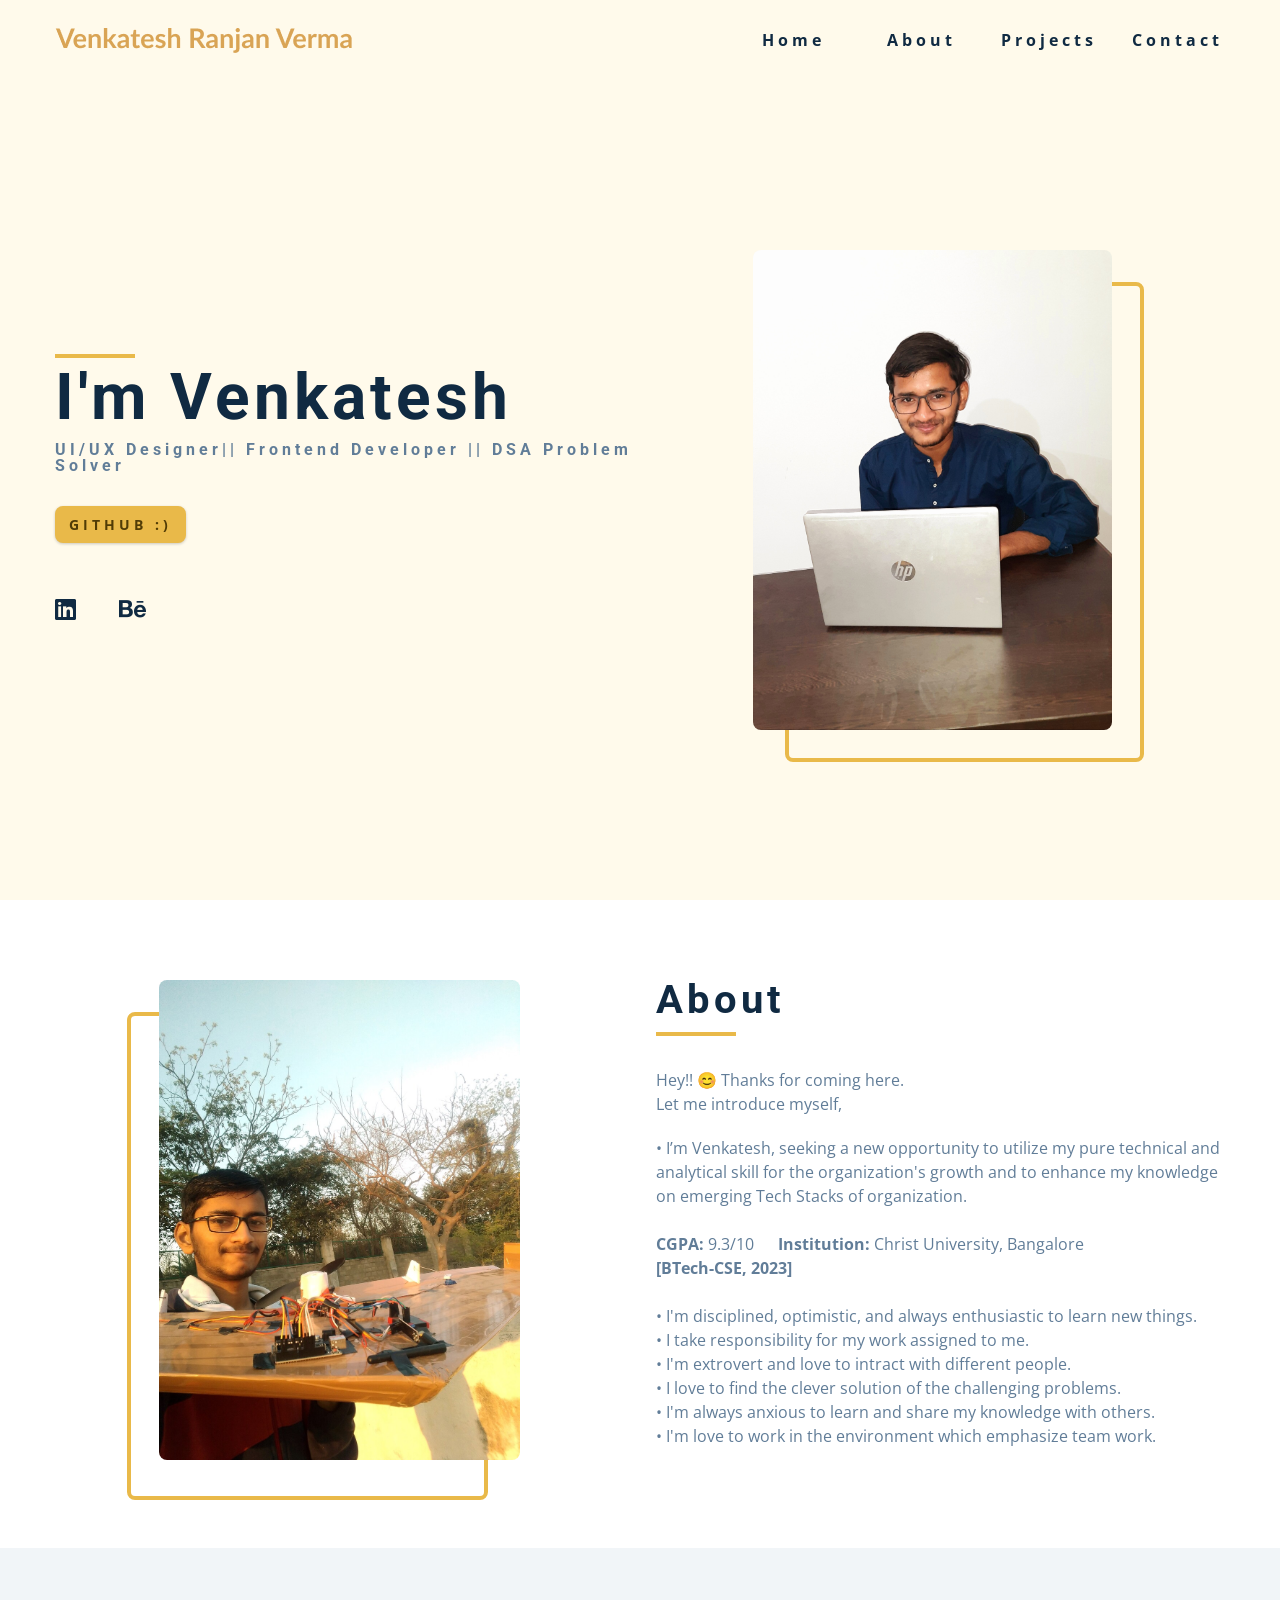
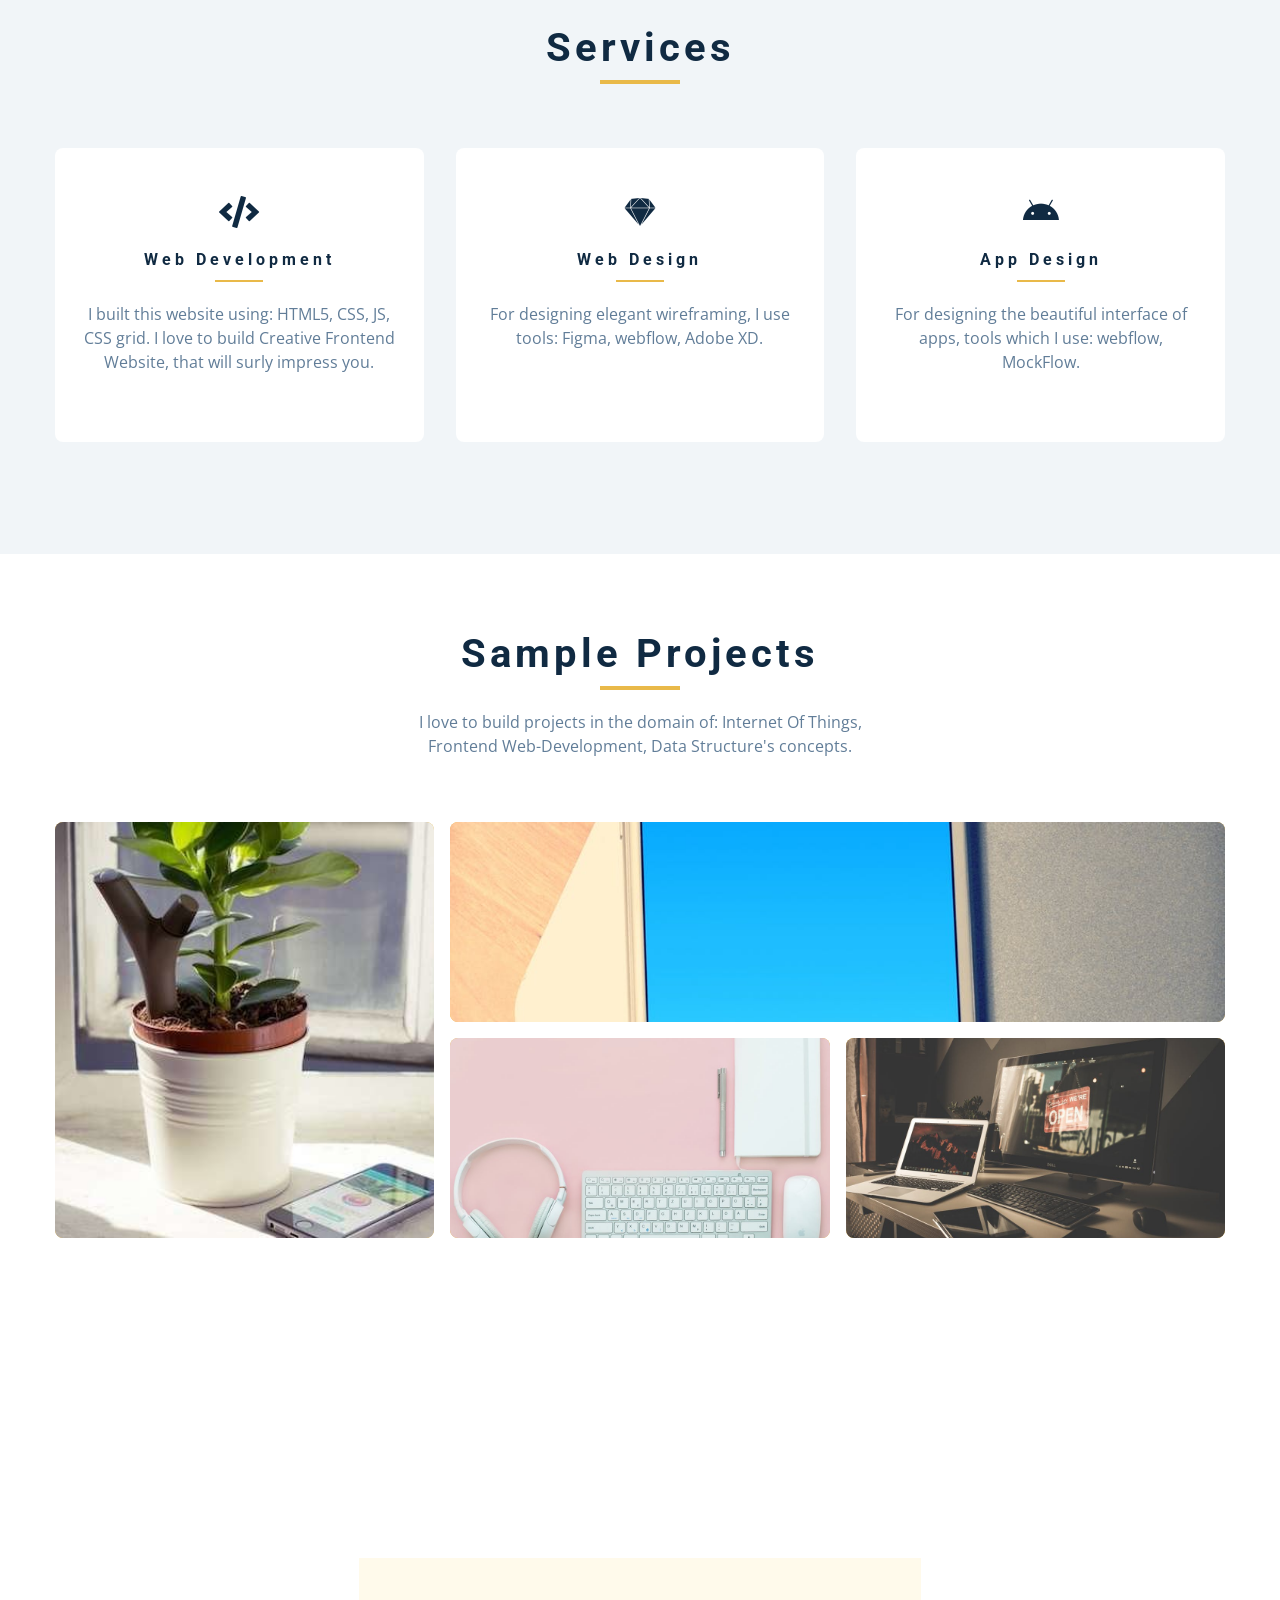
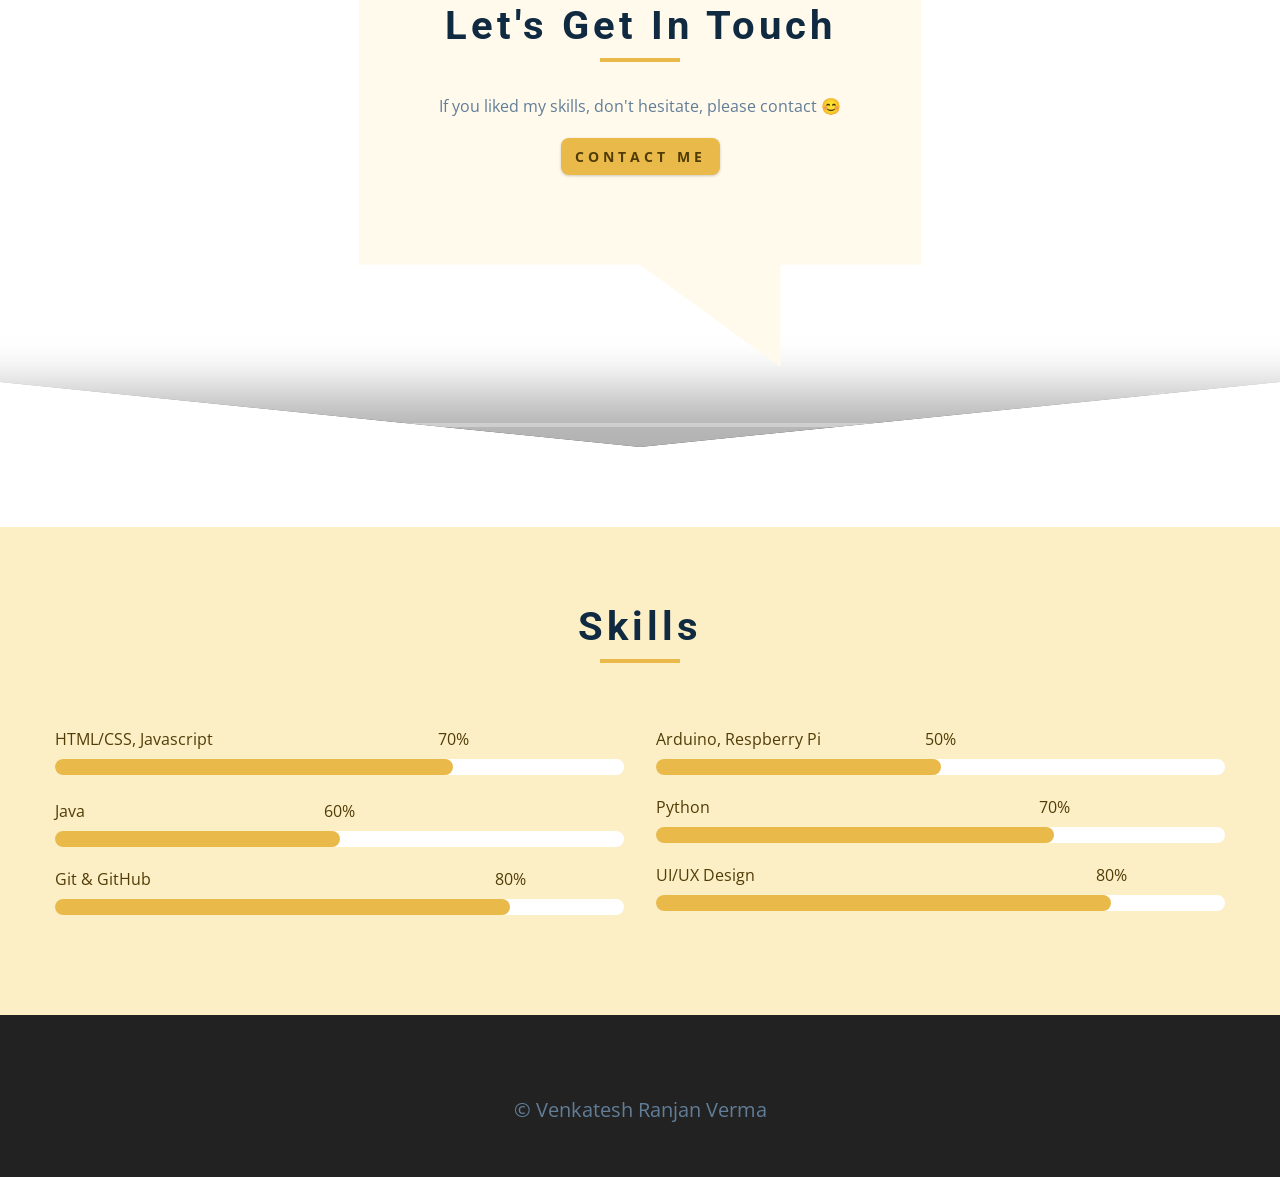
==== index.html @ 0f7c49fc "Update index.html updated about me" ====
<!DOCTYPE html>
<html lang="en">
  <head>
    <meta charset="UTF-8" />
    <meta name="viewport" content="width=device-width, initial-scale=1.0" />
    <title>Venkatesh R. Verma || Home</title>
    <!-- font-awesome -->
    <link
      rel="stylesheet"
      href="./fontawesome-free-5.12.1-web/css/all.min.css"
    />
    <!-- css -->
    <link rel="stylesheet" href="./css/styles.css" />
  </head>
  <body>
    <!-- navbar -->
    <nav class="nav" id="nav">
      <div class="nav-center">
        <!-- nav header -->
        <div class="nav-header">
          <img src="./images/logo.png" class="nav-logo" alt="nav logo" />
          <button class="nav-btn" id="nav-btn">
            <i class="fas fa-bars"></i>
          </button>
        </div>
        <!-- nav-links -->
        <ul class="nav-links">
          <li>
            <a href="index.html">home</a>
          </li>
          <li>
            <a href="about.html">about</a>
          </li>
          <li>
            <a href="projects.html">projects</a>
          </li>
          <li>
            <a href="contact.html">contact</a>
          </li>
        </ul>
      </div>
    </nav>
    <!-- end of navbar -->
    <!-- sidebar -->
    <aside class="sidebar" id="sidebar">
      <div>
        <button class="close-btn" id="close-btn">
          <i class="fas fa-times"></i>
        </button>
        <!-- nav-links -->
        <ul class="sidebar-links">
          <li>
            <a href="index.html">home</a>
          </li>
          <li>
            <a href="about.html">about</a>
          </li>
          <li>
            <a href="projects.html">projects</a>
          </li>
          <li>
            <a href="contact.html">contact</a>
          </li>
        </ul>
        <!-- social icons -->
        <ul class="social-icons">
         <!--<li>
            <a href="https://www.twitter.com" class="social-icon">
              <i class="fab fa-facebook"></i>
            </a>
          </li>-->
          <li>
            <a href="https://www.linkedin.com/in/venkatesh-r-verma-60712020b/" target="_blank" class="social-icon">
              <i class="fab fa-linkedin"></i>
            </a>
          </li>
          <li>
            <a href="https://www.behance.net/venkateshverma" target="_blank" class="social-icon">
              <i class="fab fa-behance"></i>
            </a>
          </li>
         <!-- <li>
            <a href="https://www.twitter.com" class="social-icon">
              <i class="fab fa-squarespace"></i>
            </a>
          </li>
          <li>
            <a href="https://www.twitter.com" class="social-icon">
              <i class="fab fa-behance"></i>
            </a>
          </li>
          <li>
            <a href="https://www.twitter.com" class="social-icon">
              <i class="fab fa-instagram"></i>
            </a>
          </li>-->
        </ul>
      </div>
    </aside>
    <!-- end of sidebar -->
    <!-- header -->
    <header class="hero">
      <div class="section-center hero-center">
        <article class="hero-info">
          <div class="underline"></div>
          <h1>i'm Venkatesh</h1>
          <h4>UI/UX Designer|| Frontend Developer || DSA Problem Solver</h4>
          <a href="https://github.com/VenkateshRanjanVerma" target="_blank" class="btn hero-btn">github :)</a>
          <!-- social icons -->
          <ul class="social-icons hero-icons">
            <!--<li>
              <a href="https://www.twitter.com" class="social-icon">
                <i class="fab fa-facebook"></i>
              </a>
            </li>-->
            <li>
              <a href="https://www.linkedin.com/in/venkatesh-r-verma-60712020b/" target="_blank" class="social-icon">
                <i class="fab fa-linkedin"></i>
              </a>
            </li>
            
            <li>
              <a href="https://www.behance.net/venkateshverma" target="_blank" class="social-icon">
                <i class="fab fa-behance"></i>
              </a>
            </li>
            <!--<li>
              <a href="https://www.twitter.com" class="social-icon">
                <i class="fab fa-squarespace"></i>
              </a>
            </li>
            <li>
              <a href="https://www.twitter.com" class="social-icon">
                <i class="fab fa-instagram"></i>
              </a>
            </li>-->
          </ul>
        </article>
        <article class="hero-img">
          <img src="./images/hero-img.jpg" class="hero-photo" alt="vrv" />
        </article>
      </div>
    </header>
    <!-- end of header -->
    <!-- about -->
    <section class="section about">
      <div class="section-center about-center">
        <!-- about img -->
        <article class="about-img">
          <img
            src="./images/about-img.jpg"
            class="hero-photo"
            alt="about img"
          />
        </article>
        <!-- about info -->
        <article class="about-info">
          <!-- section title -->
          <div class="section-title about-title">
            <h2>about</h2>
            <div class="underline"></div>
          </div>
          <!--end of section title -->
          <p>
            Hey!! 😊  Thanks for coming here.<br>Let me introduce myself,
          </p>
          <p>
            • I’m Venkatesh, seeking a new opportunity to utilize my pure technical and
analytical skill for the organization's growth and to enhance my knowledge
on emerging Tech Stacks of organization. &nbsp &nbsp &nbsp &nbsp <strong><br><br>CGPA:</strong> 9.3/10  &nbsp &nbsp&nbsp <strong>Institution:</strong> Christ University, Bangalore<strong> <br>[BTech-CSE, 2023]</strong> <br>
        <br>    • I'm disciplined, optimistic, and always enthusiastic to learn new things.<br>
            • I take responsibility for my work assigned to me.<br>
            • I'm extrovert and love to intract with different people.<br>
            • I love to find the clever solution of the challenging problems.<br>
            • I'm always anxious to learn and share my knowledge with others.<br>
            • I'm love to work in the environment which emphasize team work.
            
          </p>
          <!--<a href="about.html" class="btn">about me</a>-->
        </article>
      </div>
    </section>
    <!-- end of about -->
    <!-- services -->
    <section class="section bg-grey">
      <!-- section title -->
      <div class="section-title">
        <h2>services</h2>
        <div class="underline"></div>
      </div>
      <!--end of section title -->
      <div class="services-center section-center">
        <!-- single service -->
        <article class="service">
          <i class="fas fa-code service-icon"></i>
          <h4>web development</h4>
          <div class="underline"></div>
          <p>
            I built this website using: HTML5, CSS, JS, CSS grid.
            I love to build Creative Frontend Website, that will surly impress you.
          </p>
        </article>
        <!-- end of single service -->
        <!-- single service -->
        <article class="service">
          <i class="fab fa-sketch service-icon"></i>
          <h4>web design</h4>
          <div class="underline"></div>
          <p>
            For designing elegant wireframing, I use tools: Figma, webflow, Adobe XD.
          </p>
        </article>
        <!-- end of single service -->
        <!-- single service -->
        <article class="service">
          <i class="fab fa-android service-icon"></i>
          <h4>app design</h4>
          <div class="underline"></div>
          <p>
            For designing the beautiful interface of apps, tools which I use: webflow, MockFlow.
          </p>
        </article>
        <!-- end of single service -->
      </div>
    </section>
    <!-- end of services -->
    <!-- projects -->
    <section class="section projects">
      <!-- section title -->
      <div class="section-title">
        <h2>Sample Projects</h2>
        <div class="underline"></div>
        <p class="projects-text">
          I love to build projects in the domain of: Internet Of Things, Frontend Web-Development, Data Structure's concepts.
        </p>
      </div>
      <!--end of section title -->
      <div class="section-center projects-center">
        <!-- single project -->
        <a href="https://cloud.boltiot.com/control?name=BOLT14486224" target="_blank" class="project-1">
          <article class="project">
            <img
              src="./images/project-1.jpg"
              alt="single project"
              class="project-img"
            />
            <div class="project-info">
              <h4>Plant Monitoring System</h4>
              <p>Used ESP8266 wifi module and LDR sensor to collect the light intensity, this data is sent to cloud
                which can be monitored from any part of the world.</p>
            </div>
          </article>
        </a>
        <!-- end of single project -->
        <!-- single project -->
        <a href="https://venkateshranjanverma.github.io/Chappan-Bhog/" target="_blank" class="project-2">
          <article class="project">
            <img
              src="./images/project-2.jpeg"
              alt="single project"
              class="project-img"
            >
            <div class="project-info">
              <h4>Restaurant's Website</h4>
              <p>In the COVID-19 pandemic, we avoid going outside, so built a website for a Restaurant, for online food
                booking.</p>
            </div>
          </article>
        </a>
        <!-- end of single project --><!-- single project -->
        <a href="https://github.com/VenkateshRanjanVerma/V.Party_Assistant/blob/main/V.Party_Assistant.c" target="_blank" class="project-3">
          <article class="project">
            <img
              src="./images/project-3.jpeg"
              alt="single project"
              class="project-img"
            />
            <div class="project-info">
              <h4>V.Party Assistant</h4>
              <p>Used the pointers and stack data structure concept to build this project in C language.  &nbsp  Click-></p>
            </div>
          </article>
        </a>
        <!-- end of single project --><!-- single project -->
        <a href="https://drive.google.com/file/d/19xIyKIPl8166OU8z_WKOnAA91SZho8tT/view?usp=sharing" target="_blank" class="project-4">
          <article class="project">
            <img
              src="./images/project-4.jpeg"
              alt="single project"
              class="project-img"
            />
            <div class="project-info">
              <h4>Smart Switch</h4>
              <p>Used Aurdino UNO, Bluetooth module (HC05), Servo moter, to control lamp using our phone. &nbsp  Click-></p>
            </div>
          </article>
        </a>
        <!-- end of single project -->
      </div>
    </section>
    <!-- end of projects -->
    <!-- connect -->
    <section class="connect">
      <video
        controls
        autoplay
        muted
        loop
        class="video-container"
        poster="./images/project-1.jpeg"
      >
        <source src="./videos/connect.mp4" type="video/mp4" />
        Sorry, your browser does not support embedded videos
      </video>
      <div class="video-banner">
        <!-- section title -->
        <div class="section-title">
          <h2>let's get in touch</h2>
          <div class="underline"></div>
        </div>
        <!--end of section title -->
        <p class="video-text">
          If you liked my skills, don't hesitate, please contact 😊
        </p>
        <a href="contact.html" class="btn">contact me</a>
      </div>
    </section>
    <!-- end of connect -->
    <!-- skills -->
    <section class="section skills">
      <!-- section title -->
      <div class="section-title">
        <h2>skills</h2>
        <div class="underline"></div>
      </div>
      <!--end of section title -->
      <div class="section-center skills-center">
        <article>
         <!-- <h3>front end</h3>-->
          <!-- single skill -->
          <div class="skill">
            <p>HTML/CSS, Javascript</p>
            <div class="skill-container">
              <div class="skill-container">
                <div class="skill-value value-70"></div>
                <p class="skill-text skill-text-70">
                  70%
                </p>
            </div>
          </div>
          <!--end of  single skill -->
          <!-- single skill -->
          <div class="skill">
            <br><p>Java</p>
            <div class="skill-container">
              <div class="skill-value"></div>
              <p class="skill-text">
                60%
              </p>
            </div>
          </div>
          <!--end of  single skill -->
          <!-- single skill -->
          <div class="skill">
            <p>Git & GitHub</p>
            <div class="skill-container">
              <div class="skill-value value-80"></div>
              <p class="skill-text skill-text-80">
                80%
              </p>
            </div>
          </div>
          <!--end of  single skill -->
        </article>
        <article>
          <!--<h3>back end</h3>-->
          <!-- single skill -->
          <div class="skill">
            <p>Arduino, Respberry pi </p>
            <div class="skill-container">
              <div class="skill-value"></div>
              <p class="skill-text">
                50%
              </p>
            </div>
          </div>
          <!--end of  single skill -->
          <!-- single skill -->
          <div class="skill">
            <p>Python</p>
            <div class="skill-container">
              <div class="skill-value value-70"></div>
              <p class="skill-text skill-text-70">
                70%
              </p>
            </div>
          </div>
          <!--end of  single skill -->
          <!-- single skill -->
          <div class="skill">
            <p>UI/UX Design</p>
            <div class="skill-container">
              <div class="skill-value value-80"></div>
              <p class="skill-text skill-text-80">
                80%
              </p>
            </div>
          </div>
          <!--end of  single skill -->
        </article>
      </div>
    </section>
    <!-- end of skills -->
    <!-- timeline -->
    
    <!-- Deleted the code-->


    <!--end of  timeline -->
    <!-- blog -->
   
     <!--Deleted the code-->

    <!--end of  blog -->
    <!-- footer -->
    <footer class="footer">
      <!-- social icons -->
      <ul class="social-icons">
       <!-- <li>
          <a href="https://www.twitter.com" class="social-icon">
            <i class="fab fa-linkedin"></i>
          </a>
        </li>-->
        <!--<li>
          <a href="" class="social-icon">
            <i class="fab fa-facebook"></i>
          </a>
        </li>-->
        
        <!--<li>
          <a href="" class="social-icon">
            <i class="fab fa-squarespace"></i>
          </a>
        </li>
       <li>
          <a href="" class="social-icon">
            <i class="fab fa-behance"></i>
          </a>
        </li>
        <li>
          <a href="" class="social-icon">
            <i class="fab fa-instagram"></i>
          </a>
        </li>-->
      </ul>

      <p>&copy; <span id=""></span> Venkatesh Ranjan Verma</p>
    </footer>
    <script src="./js/app.js"></script>
  </body>
</html>
---- css/styles.css ----
/*
=============== 
Fonts
===============
*/
@import url("https://fonts.googleapis.com/css?family=Open+Sans|Roboto:400,700&display=swap");

/*
=============== 
Variables
===============
*/

:root {
  /* dark shades of primary color*/
  --clr-primary-1: hsl(43, 86%, 17%);
  --clr-primary-2: hsl(43, 77%, 27%);
  --clr-primary-3: hsl(43, 72%, 37%);
  --clr-primary-4: hsl(42, 63%, 48%);
  /* primary/main color */
  --clr-primary-5: hsl(42, 78%, 60%);
  /* lighter shades of primary color */
  --clr-primary-6: hsl(43, 89%, 70%);
  --clr-primary-7: hsl(43, 90%, 76%);
  --clr-primary-8: hsl(45, 86%, 81%);
  --clr-primary-9: hsl(45, 90%, 88%);
  --clr-primary-10: hsl(45, 100%, 96%);
  /* darkest grey - used for headings */
  --clr-grey-1: hsl(209, 61%, 16%);
  --clr-grey-2: hsl(211, 39%, 23%);
  --clr-grey-3: hsl(209, 34%, 30%);
  --clr-grey-4: hsl(209, 28%, 39%);
  /* grey used for paragraphs */
  --clr-grey-5: hsl(210, 22%, 49%);
  --clr-grey-6: hsl(209, 23%, 60%);
  --clr-grey-7: hsl(211, 27%, 70%);
  --clr-grey-8: hsl(210, 31%, 80%);
  --clr-grey-9: hsl(212, 33%, 89%);
  --clr-grey-10: hsl(210, 36%, 96%);
  --clr-white: #fff;
  --ff-primary: "Roboto", sans-serif;
  --ff-secondary: "Open Sans", sans-serif;
  --transition: all 0.3s linear;
  --spacing: 0.25rem;
  --radius: 0.5rem;
  --light-shadow: 0 5px 15px rgba(0, 0, 0, 0.1);
  --dark-shadow: 0 5px 15px rgba(0, 0, 0, 0.2);
  --max-width: 1170px;
}
/*
=============== 
Global Styles
===============
*/

*,
::after,
::before {
  margin: 0;
  padding: 0;
  box-sizing: border-box;
}
body {
  font-family: var(--ff-secondary);
  background: var(--clr-white);
  color: var(--clr-grey-1);
  line-height: 1.5;
  font-size: 0.875rem;
}
ul {
  list-style-type: none;
}
a {
  text-decoration: none;
}
img:not(.nav-logo) {
  width: 100%;
  display: block;
}

h1,
h2,
h3,
h4 {
  letter-spacing: var(--spacing);
  text-transform: capitalize;
  line-height: 1.25;
  margin-bottom: 0.75rem;
  font-family: var(--ff-primary);
}
h1 {
  font-size: 3rem;
}
h2 {
  font-size: 2rem;
}
h3 {
  font-size: 1.25rem;
}
h4 {
  font-size: 0.875rem;
}
p {
  margin-bottom: 1.25rem;
  color: var(--clr-grey-5);
}
@media screen and (min-width: 800px) {
  h1 {
    font-size: 4rem;
  }
  h2 {
    font-size: 2.5rem;
  }
  h3 {
    font-size: 1.75rem;
  }
  h4 {
    font-size: 1rem;
  }
  body {
    font-size: 1rem;
  }
  h1,
  h2,
  h3,
  h4 {
    line-height: 1;
  }
}
/*  global classes */

.btn {
  text-transform: uppercase;
  background: var(--clr-primary-5);
  color: var(--clr-primary-1);
  padding: 0.375rem 0.75rem;
  letter-spacing: var(--spacing);
  display: inline-block;
  font-weight: 700;
  -webkit-transition: var(--transition);
  transition: var(--transition);
  font-size: 0.875rem;
  border: 2px solid transparent;
  cursor: pointer;
  box-shadow: 0 1px 3px rgba(0, 0, 0, 0.2);
  border-radius: var(--radius);
}
.btn:hover {
  color: var(--clr-primary-1);
  background: var(--clr-primary-7);
}
/* section */

.section {
  padding: 5rem 0;
}

.section-center {
  width: 90vw;
  margin: 0 auto;
  max-width: 1170px;
}
@media screen and (min-width: 992px) {
  .section-center {
    width: 95vw;
  }
}
/* added during recording */
.underline {
  width: 5rem;
  height: 0.25rem;
  margin-bottom: 1.25rem;
  background: var(--clr-primary-5);
  margin-left: auto;
  margin-right: auto;
}
.section-title {
  margin-bottom: 4rem;
  text-align: center;
}
.bg-grey {
  background: var(--clr-grey-10);
}
/*
=============== 
Navbar
===============
*/
.nav-links {
  display: none;
}
.nav {
  height: 5rem;
  padding: 1rem;
  display: grid;
  -webkit-box-align: center;
  align-items: center;
  -webkit-transition: var(--transition);
  transition: var(--transition);
}
.nav-center {
  width: 100%;
  max-width: 1170px;
  margin: 0 auto;
}
.nav-header {
  display: grid;
  grid-template-columns: auto 1fr;
  -webkit-box-align: center;
  align-items: center;
}
.nav-btn {
  background: transparent;
  border-color: transparent;
  color: var(--clr-primary-5);
  font-size: 2rem;
  cursor: pointer;
  justify-self: end;
}
@media screen and (min-width: 768px) {
  .nav {
    background: var(--clr-primary-10);
  }
  .nav-btn {
    display: none;
  }
  .nav-links {
    display: grid;
    grid-template-columns: repeat(4, 1fr);
    justify-items: center;
    -webkit-column-gap: 2rem;
    -moz-column-gap: 2rem;
    column-gap: 2rem;
    justify-self: end;
  }
  .nav-links a {
    text-transform: capitalize;
    color: var(--clr-grey-1);
    font-weight: bold;
    letter-spacing: var(--spacing);
    -webkit-transition: var(--transition);
    transition: var(--transition);
  }
  .nav-links a:hover {
    color: var(--clr-primary-5);
  }
  .nav-center {
    display: grid;
    grid-template-columns: auto 1fr;
    -webkit-box-align: center;
    align-items: center;
  }
}
/* fixed navbar */
.navbar-fixed {
  position: fixed;
  top: 0;
  left: 0;
  width: 100%;
  background: var(--clr-white);
  z-index: 2;
  box-shadow: var(--light-shadow);
}
/*
=============== 
Sidebar
===============
*/
.sidebar {
  position: fixed;
  top: 0;
  left: 0;
  width: 100%;
  height: 100%;
  background: var(--clr-grey-10);
  z-index: 4;
  display: grid;
  /* align-items: center;
  justify-content: center; */
  place-items: center;
  -webkit-transition: var(--transition);
  transition: var(--transition);
  /* add later */
  -webkit-transform: translateX(-100%);
  transform: translateX(-100%);
}
/* toggle sidebar */
.show-sidebar {
  -webkit-transform: translateX(0);
  transform: translateX(0);
}
.sidebar-links {
  text-align: center;
}
.sidebar-links a {
  font-size: 2rem;
  text-transform: capitalize;
  -webkit-transition: var(--transition);
  transition: var(--transition);
  color: var(--clr-grey-5);
  letter-spacing: var(--spacing);
  display: inline-block;
  margin-bottom: 1.5rem;
}
.sidebar-links a:hover {
  color: var(--clr-primary-5);
}
.social-icons {
  display: grid;
  margin-top: 3rem;
  width: 20rem;
  grid-template-columns: repeat(5, 1fr);
  justify-items: center;
}
.social-icon {
  font-size: 1.5rem;
  color: var(--clr-grey-1);
  -webkit-transition: var(--transition);
  transition: var(--transition);
}
.social-icon:hover {
  color: var(--clr-primary-5);
}
.close-btn {
  position: absolute;
  top: 1rem;
  right: 1rem;
  font-size: 3rem;
  background: transparent;
  border: transparent;
  -webkit-transition: var(--transition);
  transition: var(--transition);
  color: #bb2525;
  cursor: pointer;
}
.close-btn:hover {
  color: #e66b6b;
}
/*
=============== 
Hero
===============
*/
/* underline added to globals */
.hero .underline {
  margin-bottom: 0.5rem;
  margin-left: 0;
}
.hero-img {
  display: none;
}
.hero {
  background: var(--clr-primary-10);
}
.hero-center {
  min-height: calc(100vh - 5rem);
  display: grid;
  place-items: center;
}
.hero-info h4 {
  color: var(--clr-grey-5);
}
.hero-icons {
  justify-items: start;
}
.hero-btn {
  margin-top: 1.25rem;
}
@media screen and (min-width: 992px) {
  .hero-img {
    display: block;
    position: relative;
  }
  .hero-center {
    grid-template-columns: 1fr 1fr;
  }

  .hero-img::before,
  .about-img::before {
    content: "";
    position: absolute;
    width: 100%;
    height: 100%;
    border: 0.25rem solid var(--clr-primary-5);
    top: 2rem;
    right: -2rem;
    border-radius: var(--radius);
  }
}
.hero-photo {
  max-width: 25rem;
  max-height: 30rem;
  -o-object-fit: cover;
  object-fit: cover;
  border-radius: var(--radius);
  position: relative;
}
/*
=============== 
About
===============
*/
/* section title added to globals */
.about-title {
  text-align: left;
  margin-bottom: 2rem;
}
.about-title .underline {
  margin-left: 0;
}
.about-center {
  display: grid;
  gap: 3rem 2rem;
}
.about-img {
  justify-self: center;
}
@media screen and (min-width: 992px) {
  .about-center {
    grid-template-columns: 1fr 1fr;
  }
  .about-img {
    position: relative;
  }
  .about-img::before {
    left: -2rem;
  }
  .about-info {
    align-self: center;
  }
}
/*
=============== 
Services
===============
*/
/* bg-grey in globals */
.service {
  background: var(--clr-white);
  padding: 3rem 1.5rem;
  margin-bottom: 2rem;
  border-radius: var(--radius);
  text-align: center;
  -webkit-transition: var(--transition);
  transition: var(--transition);
}
.service-icon {
  font-size: 2rem;
  margin-bottom: 1.5rem;
}
.service .underline {
  width: 3rem;
  height: 0.12rem;
  -webkit-transition: var(--transition);
  transition: var(--transition);
}
.service p {
  -webkit-transition: var(--transition);
  transition: var(--transition);
}
.service:hover {
  background: var(--clr-primary-5);
  color: var(--clr-white);
}
.service:hover p {
  color: var(--clr-white);
}
.service:hover .underline {
  background: var(--clr-white);
}
@media screen and (min-width: 676px) {
  .services-center {
    display: grid;
    grid-template-columns: 1fr 1fr;
    -webkit-column-gap: 2rem;
    -moz-column-gap: 2rem;
    column-gap: 2rem;
  }
}
@media screen and (min-width: 992px) {
  .services-center {
    grid-template-columns: 1fr 1fr 1fr;
  }
}
/* talk about small screen 
without grid different setup */
/*
=============== 
Projects
===============
*/
.projects-text {
  width: 85vw;
  max-width: 30rem;
  margin: 0 auto;
}
.project {
  position: relative;
  background: var(--clr-primary-5);
  border-radius: var(--radius);
  margin-bottom: 2rem;
}
.project-info {
  text-align: center;
  color: var(--clr-white);
  position: absolute;
  top: 50%;
  left: 50%;
  -webkit-transform: translate(-50%, -50%);
  transform: translate(-50%, -50%);
  -webkit-transition: var(--transition);
  transition: var(--transition);
  opacity: 0;
}
.project-info p {
  text-transform: capitalize;
  color: var(--clr-white);
}
.project:hover .project-info {
  opacity: 1;
}
.project-img {
  -webkit-transition: var(--transition);
  transition: var(--transition);
  border-radius: var(--radius);
  height: 15rem;
  -o-object-fit: cover;
  object-fit: cover;
}
.project:hover .project-img {
  opacity: 0.1;
}
.project::after {
  content: "";
  position: absolute;
  top: 0;
  left: 0;
  width: 100%;
  height: 100%;
  border: 0.25rem solid var(--clr-white);
  border-radius: var(--radius);
  -webkit-transition: var(--transition);
  transition: var(--transition);
  opacity: 0;
}
.project:hover::after {
  opacity: 1;
  -webkit-transform: scale(0.8);
  transform: scale(0.8);
}
@media screen and (min-width: 676px) {
  .projects-center {
    display: grid;
    grid-template-columns: 1fr 1fr;
    -webkit-column-gap: 2rem;
    -moz-column-gap: 2rem;
    column-gap: 2rem;
  }
}
@media screen and (min-width: 992px) {
  .projects-center {
    grid-template-columns: repeat(3, 1fr);
  }
}
@media screen and (min-width: 1170px) {
  .projects-center {
    grid-template-rows: 200px 200px;
    gap: 1rem;
    grid-template-areas:
      "a b b"
      "a c d";
  }
  .project-img {
    height: 100%;
  }
  .project {
    height: 100%;
  }
  .project-1 {
    grid-area: a;
  }
  .project-2 {
    grid-area: b;
  }
  .project-3 {
    grid-area: c;
  }
  .project-4 {
    grid-area: d;
  }
}
/*
=============== 
Connect
===============
*/
.connect {
  min-height: 40vh;
  position: relative;
  padding: 10rem 0 5rem 0;
  margin: 5rem 0;
}
.video-container {
  position: absolute;
  top: 0;
  left: 0;
  width: 100%;
  height: 100%;
  -o-object-fit: cover;
  object-fit: cover;
  z-index: -2;
}
.connect::after {
  content: "";
  position: absolute;
  top: 0;
  left: 0;
  width: 100%;
  height: 100%;
  background: var(--clr-white);
  /* background: rgba(0, 0, 0, 0.6); */
  opacity: 0.7;
  z-index: -1;
}
.connect {
  display: grid;
  place-items: center;
}
.video-banner .section-title {
  margin-bottom: 2rem;
}
.video-text {
  max-width: 30rem;
}
.video-banner {
  background: var(--clr-primary-10);
  padding: 3rem 5rem 12rem 5rem;
  text-align: center;

  -webkit-clip-path: polygon(
    0% 0%,
    100% 0%,
    100% 75%,
    75% 75%,
    75% 100%,
    50% 75%,
    0% 75%
  );
  clip-path: polygon(
    0% 0%,
    100% 0%,
    100% 75%,
    75% 75%,
    75% 100%,
    50% 75%,
    0% 75%
  );
}
.connect {
  -webkit-clip-path: polygon(
    50% 0%,
    100% 10%,
    100% 90%,
    50% 100%,
    0 90%,
    0 10%
  );
  clip-path: polygon(50% 0%, 100% 10%, 100% 90%, 50% 100%, 0 90%, 0 10%);
}
/*
=============== 
Skills
===============
*/
@media screen and (min-width: 768px) {
  .skills-center {
    display: grid;
    grid-template-columns: 1fr 1fr;
    -webkit-column-gap: 2rem;
    -moz-column-gap: 2rem;
    column-gap: 2rem;
  }
}
.skills {
  background: var(--clr-primary-9);
}
.skills h3 {
  margin: 1.5rem 0;
  color: var(--clr-primary-1);
}
.skill {
  margin-bottom: 1.25rem;
}
.skill p {
  margin-bottom: 0.5rem;
  text-transform: capitalize;
  color: var(--clr-primary-1);
}
.skill-container {
  background: var(--clr-white);
  height: 1rem;
  width: 100%;
  border-radius: var(--radius);
  position: relative;
}
.skill-value {
  position: absolute;
  top: 0;
  left: 0;
  background: var(--clr-primary-5);
  height: 100%;
  width: 50%;
  border-radius: var(--radius);
}
.value-70 {
  width: 70%;
}
.value-80 {
  width: 80%;
}
.skill-text {
  position: absolute;
  top: -2rem;
  left: 50%;
  -webkit-transform: translateX(-50%);
  transform: translateX(-50%);
}
.skill-text-70 {
  left: 70%;
}
.skill-text-80 {
  left: 80%;
}
/*
=============== 
Timeline
===============
*/
.timeline-center {
  width: 80vw;
  max-width: 40rem;
}
.timeline-item {
  border-top: 2px dashed var(--clr-primary-5);
  margin: 0;
  padding: 4rem 2rem;
  position: relative;
}
.timeline p {
  margin-bottom: 0;
}
.timeline-item:nth-child(even) {
  border-left: 2px dashed var(--clr-primary-5);
  border-top-left-radius: 2rem;
  border-bottom-left-radius: 2rem;

  margin-right: 2rem;
  padding-right: 0;
}
.timeline-item:nth-child(odd) {
  border-right: 2px dashed var(--clr-primary-5);
  border-top-right-radius: 2rem;
  border-bottom-right-radius: 2rem;
  margin-left: 2rem;
  padding-left: 0;
}
.timeline-item:first-child {
  border-top: 0;
  border-top-right-radius: 0;
}
.timeline-item:last-child {
  border-bottom-left-radius: 0;
}
.number {
  position: absolute;
  top: 50%;
  -webkit-transform: translate(-50%, -50%);
  transform: translate(-50%, -50%);
  margin-bottom: 0;
  background: var(--clr-primary-5);
  width: 2rem;
  height: 2rem;
  border-radius: 50%;
  display: grid;
  place-items: center;
  color: var(--clr-primary-1);
  font-weight: bold;
}
.timeline-item:nth-child(even) .number {
  left: 0;
}
.timeline-item:nth-child(odd) .number {
  right: 0;
  -webkit-transform: translate(50%, -50%);
  transform: translate(50%, -50%);
}
/*
=============== 
Blog
===============
*/
.blog {
  background: var(--clr-grey-10);
}
.card {
  height: 27rem;
  position: relative;
  /* talk later */
  -webkit-perspective: 1500px;
  perspective: 1500px;
}
.card-side {
  -webkit-transition: all 2s linear;
  transition: all 2s linear;
  -webkit-backface-visibility: hidden;
  backface-visibility: hidden;
  position: absolute;
  top: 0;
  left: 0;
  width: 100%;
  height: 100%;
  border-radius: var(--radius);
  -webkit-transform: translate3d(0, 0, 0);
  visibility: visible;
}
.card-front {
  background: var(--clr-white);
}
.card-back {
  background: var(--clr-primary-10);
  -webkit-transform: rotateY(180deg);
  transform: rotateY(180deg);
  display: grid;
  place-items: center;
}
.card:hover .card-front {
  -webkit-transform: rotateY(-180deg);
  transform: rotateY(-180deg);
}
.card:hover .card-back {
  -webkit-transform: rotateY(0);
  transform: rotateY(0);
}
/* rest of the styles */
.card-info {
  padding: 1rem 1.5rem;
}
.card-front img {
  height: 13rem;
  -o-object-fit: cover;
  object-fit: cover;
  border-top-left-radius: var(--radius);
  border-top-right-radius: var(--radius);
}
.card-footer {
  display: grid;
  grid-template-columns: auto 1fr;
  -webkit-box-align: center;
  align-items: center;
}
.card-footer img {
  width: 2rem;
  height: 2rem;
  -o-object-fit: cover;
  object-fit: cover;
  border-radius: 50%;
}
.card-footer p {
  margin-bottom: 0;
  text-transform: uppercase;
  justify-self: end;
  color: var(--clr-primary-5);
  font-size: 0.85rem;
}
.blog-center {
  display: grid;
  grid-template-columns: repeat(auto-fill, minmax(330px, 1fr));
  gap: 3rem 1rem;
}
/*
=============== 
Footer
===============
*/
.footer {
  padding-bottom: 2rem;
  background: #222;
  display: grid;
  place-items: center;
}
.footer .social-icons {
  margin-bottom: 2rem;
}
.footer .social-icon {
  color: var(--clr-primary-5);
}
.footer .social-icon:hover {
  color: var(--clr-primary-10);
}
.footer p {
  font-size: 1.25rem;
  text-transform: capitalize;
}
/*
=============== 
Single Page
===============
*/
.single-page {
  background: var(--clr-primary-10);
  min-height: calc(100vh - 5rem - 198px);
}
.page-info {
  max-width: 700px;
}
.page-info a {
  text-transform: uppercase;
  color: var(--clr-primary-5);
  -webkit-transition: var(--transition);
  transition: var(--transition);
}
.page-info a:hover {
  color: var(--clr-primary-1);
}

/*
=============== 
Products Page
===============
*/
.projects-hero {
  height: 40vh;
  background: var(--clr-primary-10);
  display: grid;
  place-items: center;
}
.projects-hero .section-title {
  margin-bottom: 0;
}
.single-project {
  background: var(--clr-grey-10);
  border-radius: var(--radius);
}
.project-container img {
  border-top-left-radius: var(--radius);
  border-top-right-radius: var(--radius);
}
.project-container {
  position: relative;
}
.project-icon {
  position: absolute;
  font-size: 1.75rem;
  bottom: 0;
  left: 50%;
  -webkit-transform: translate(-50%, 50%);
  transform: translate(-50%, 50%);
  width: 4rem;
  height: 4rem;
  display: grid;
  place-items: center;
  background: var(--clr-primary-5);
  border-radius: 50%;
  color: var(--clr-primary-1);
  border: 0.375rem solid var(--clr-grey-10);
}
.project-details {
  padding: 2rem 1.5rem;
}
.project-footer {
  display: grid;
  grid-template-columns: 1fr 1fr;
  color: var(--clr-primary-5);
}
.project-footer a {
  color: var(--clr-primary-5);
  text-transform: capitalize;
  -webkit-transition: var(--transition);
  transition: var(--transition);
  justify-self: end;
}
.project-footer a:hover {
  color: var(--clr-primary-1);
}
.projects-page-center {
  display: grid;
  grid-template-columns: repeat(auto-fill, minmax(330px, 1fr));
  gap: 3rem 1rem;
}
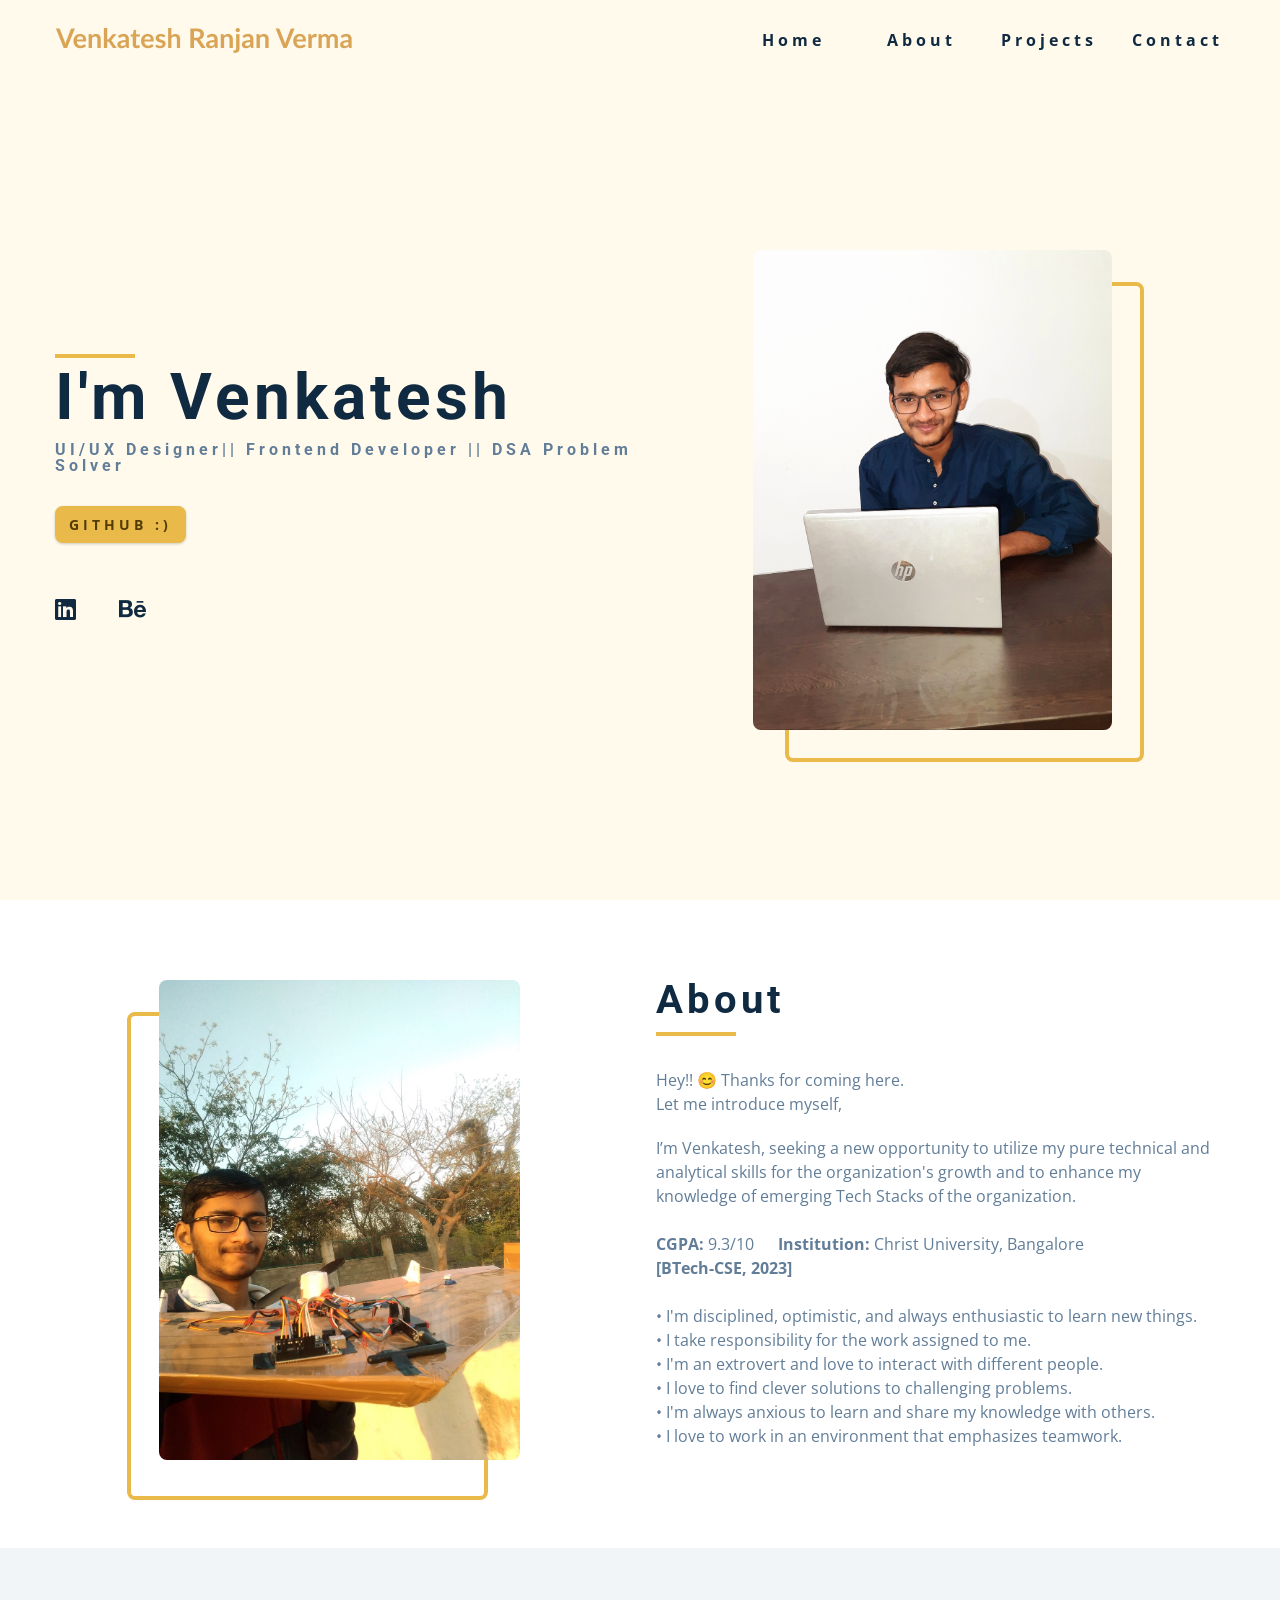
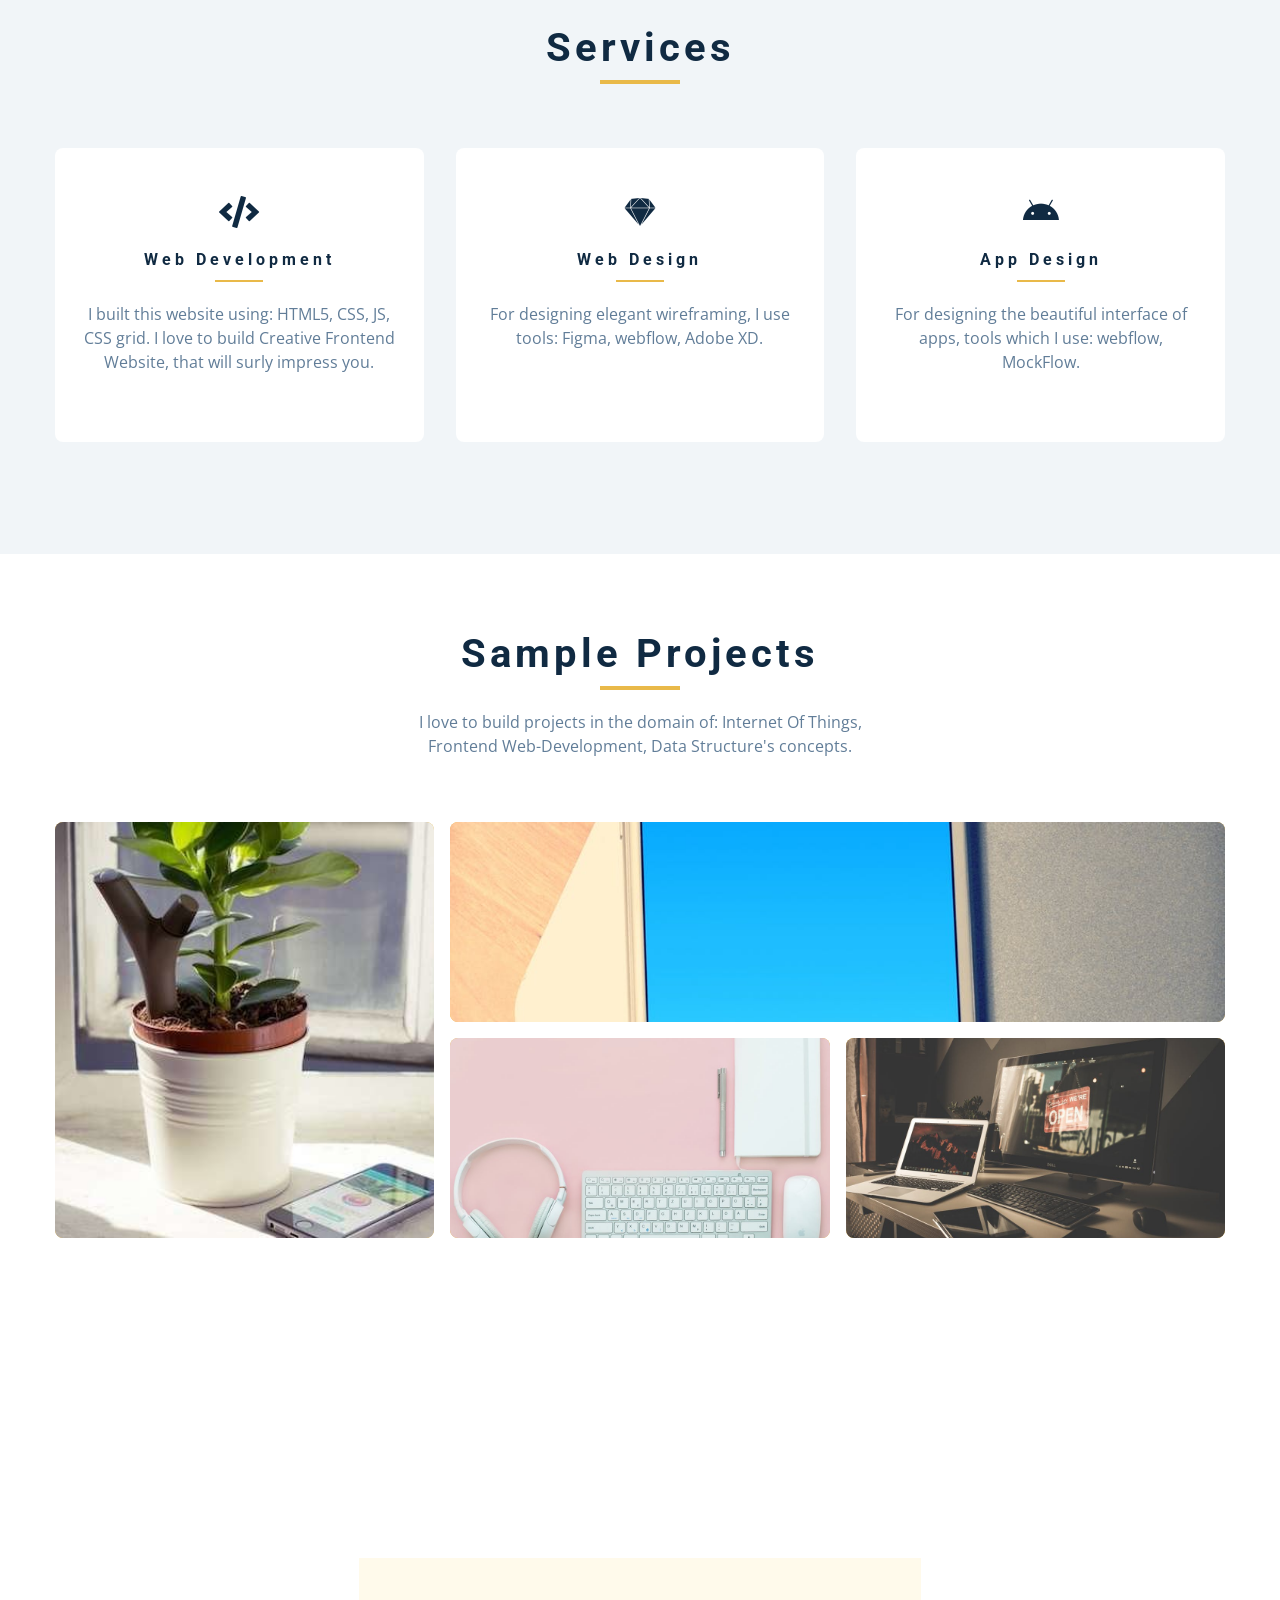
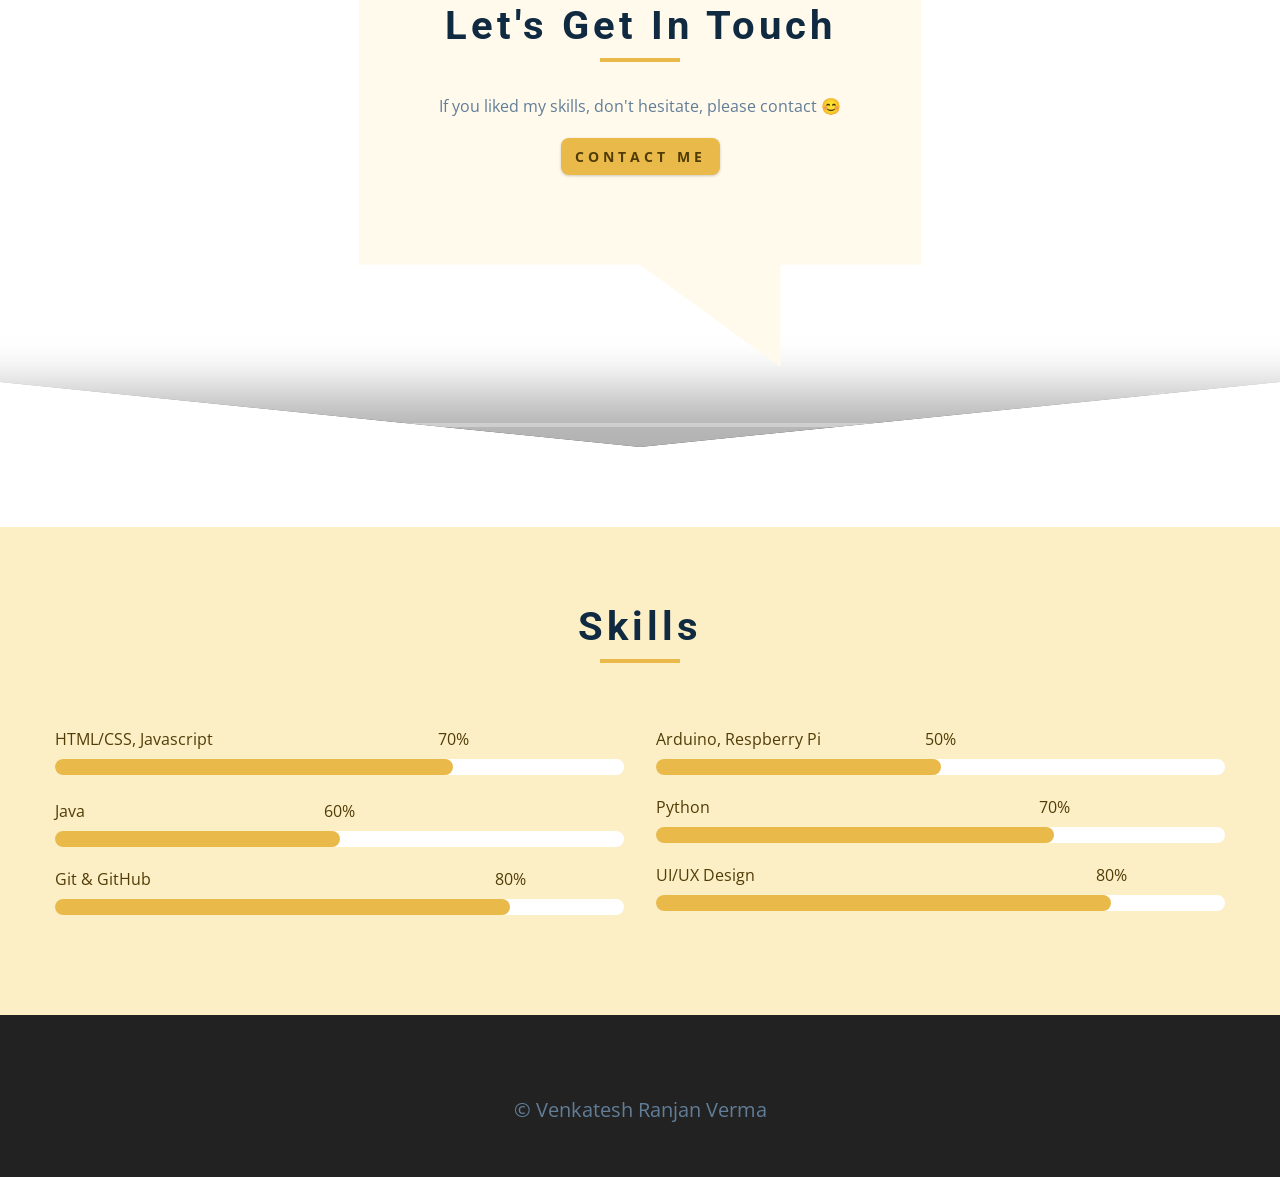
==== commit 49e87729: "Update index.html" ====
--- a/index.html
+++ b/index.html
@@ -165,15 +165,15 @@
             Hey!! 😊  Thanks for coming here.<br>Let me introduce myself,
           </p>
           <p>
-            • I’m Venkatesh, seeking a new opportunity to utilize my pure technical and
-analytical skill for the organization's growth and to enhance my knowledge
-on emerging Tech Stacks of organization. &nbsp &nbsp &nbsp &nbsp <strong><br><br>CGPA:</strong> 9.3/10  &nbsp &nbsp&nbsp <strong>Institution:</strong> Christ University, Bangalore<strong> <br>[BTech-CSE, 2023]</strong> <br>
+             I’m Venkatesh, seeking a new opportunity to utilize my pure technical and
+analytical skills for the organization's growth and to enhance my knowledge
+of emerging Tech Stacks of the organization. &nbsp &nbsp &nbsp &nbsp <strong><br><br>CGPA:</strong> 9.3/10  &nbsp &nbsp&nbsp <strong>Institution:</strong> Christ University, Bangalore<strong> <br>[BTech-CSE, 2023]</strong> <br>
         <br>    • I'm disciplined, optimistic, and always enthusiastic to learn new things.<br>
-            • I take responsibility for my work assigned to me.<br>
-            • I'm extrovert and love to intract with different people.<br>
-            • I love to find the clever solution of the challenging problems.<br>
+            • I take responsibility for the work assigned to me.<br>
+            • I'm an extrovert and love to interact with different people.<br>
+            • I love to find clever solutions to challenging problems.<br>
             • I'm always anxious to learn and share my knowledge with others.<br>
-            • I'm love to work in the environment which emphasize team work.
+            • I love to work in an environment that emphasizes teamwork.
             
           </p>
           <!--<a href="about.html" class="btn">about me</a>-->
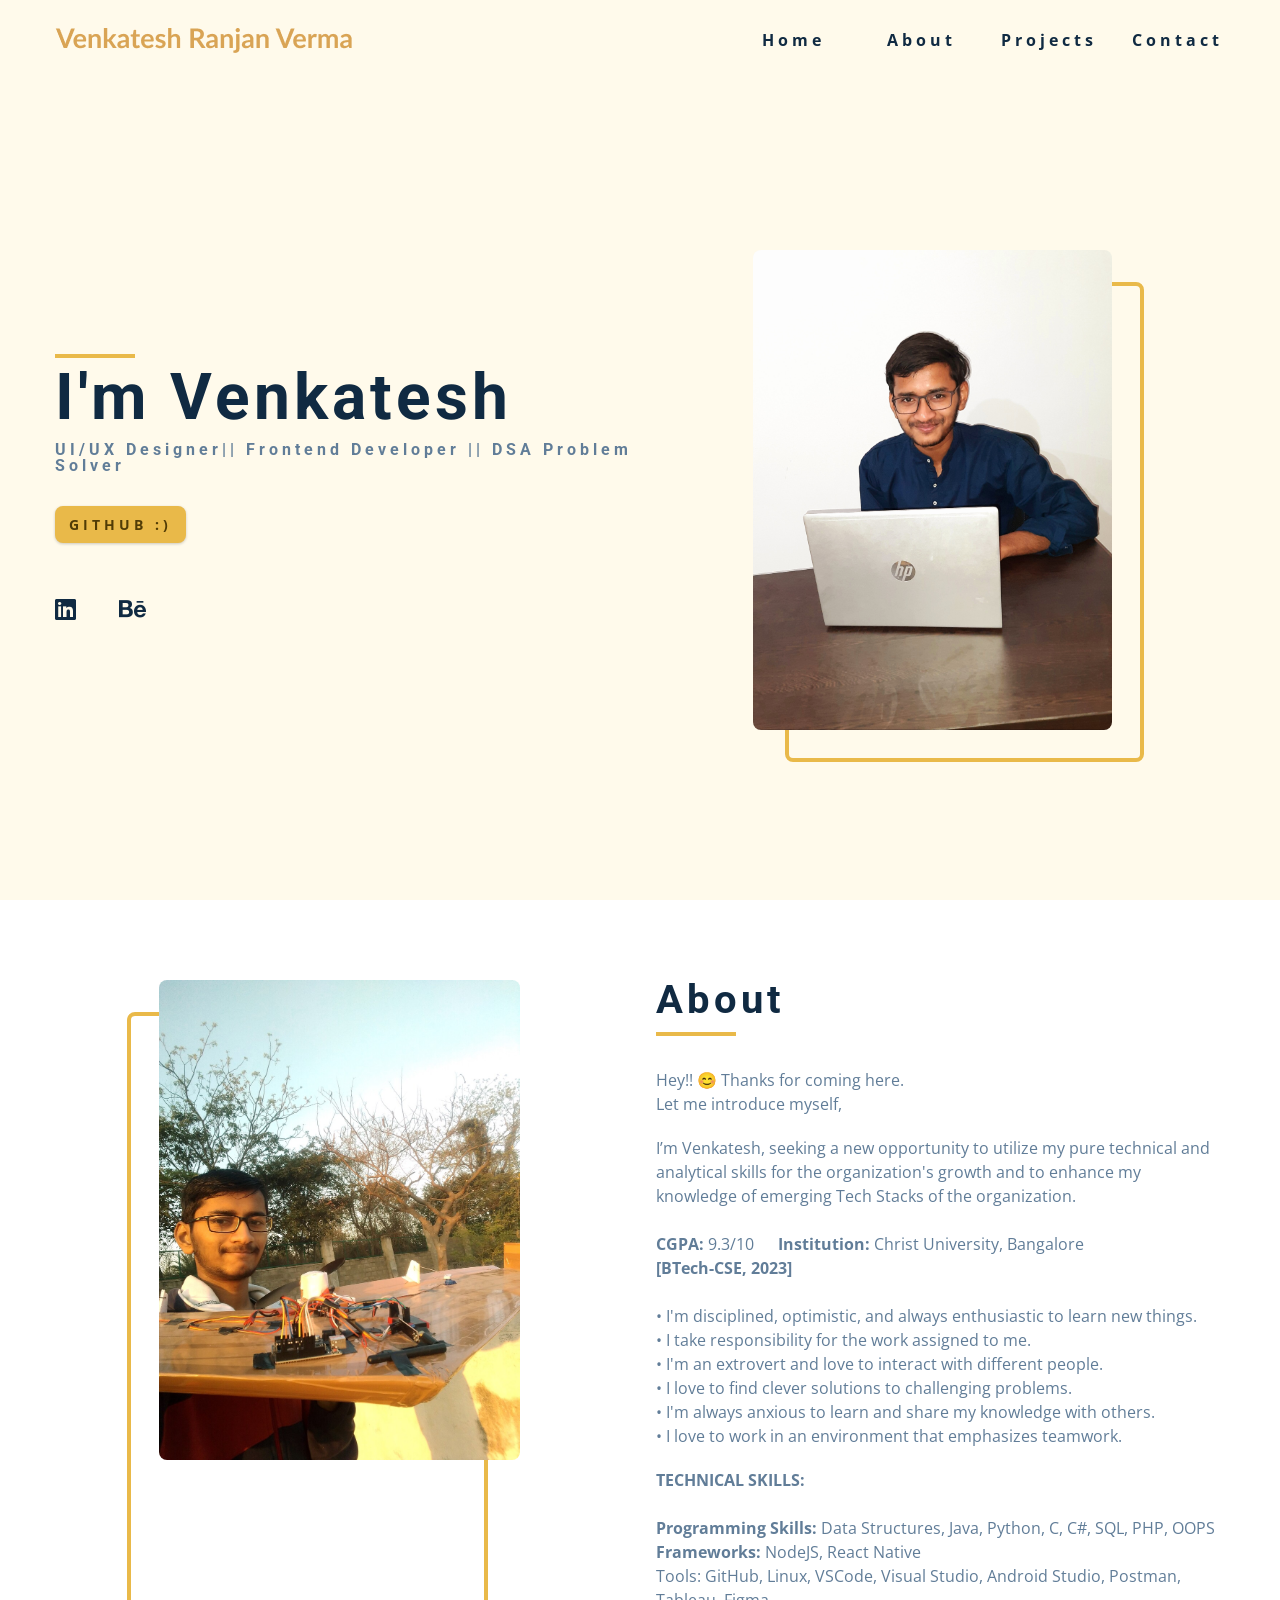
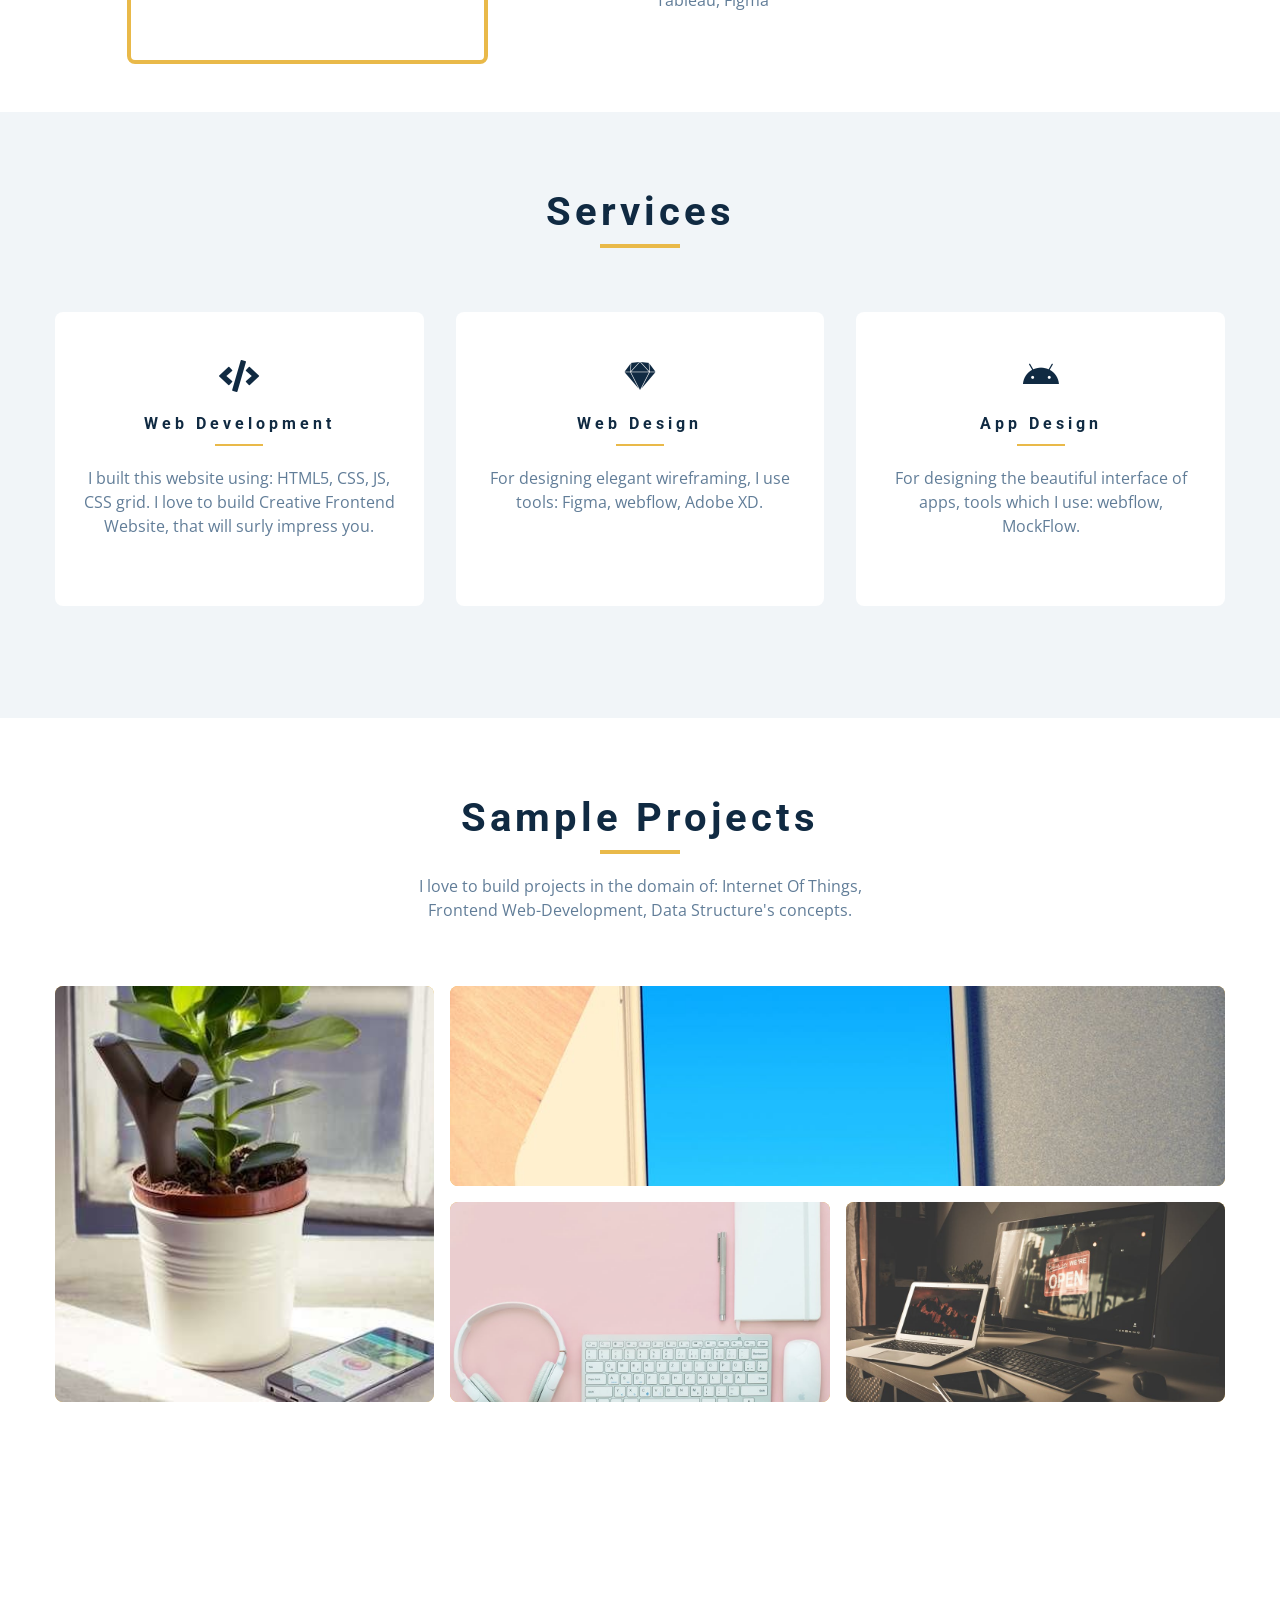
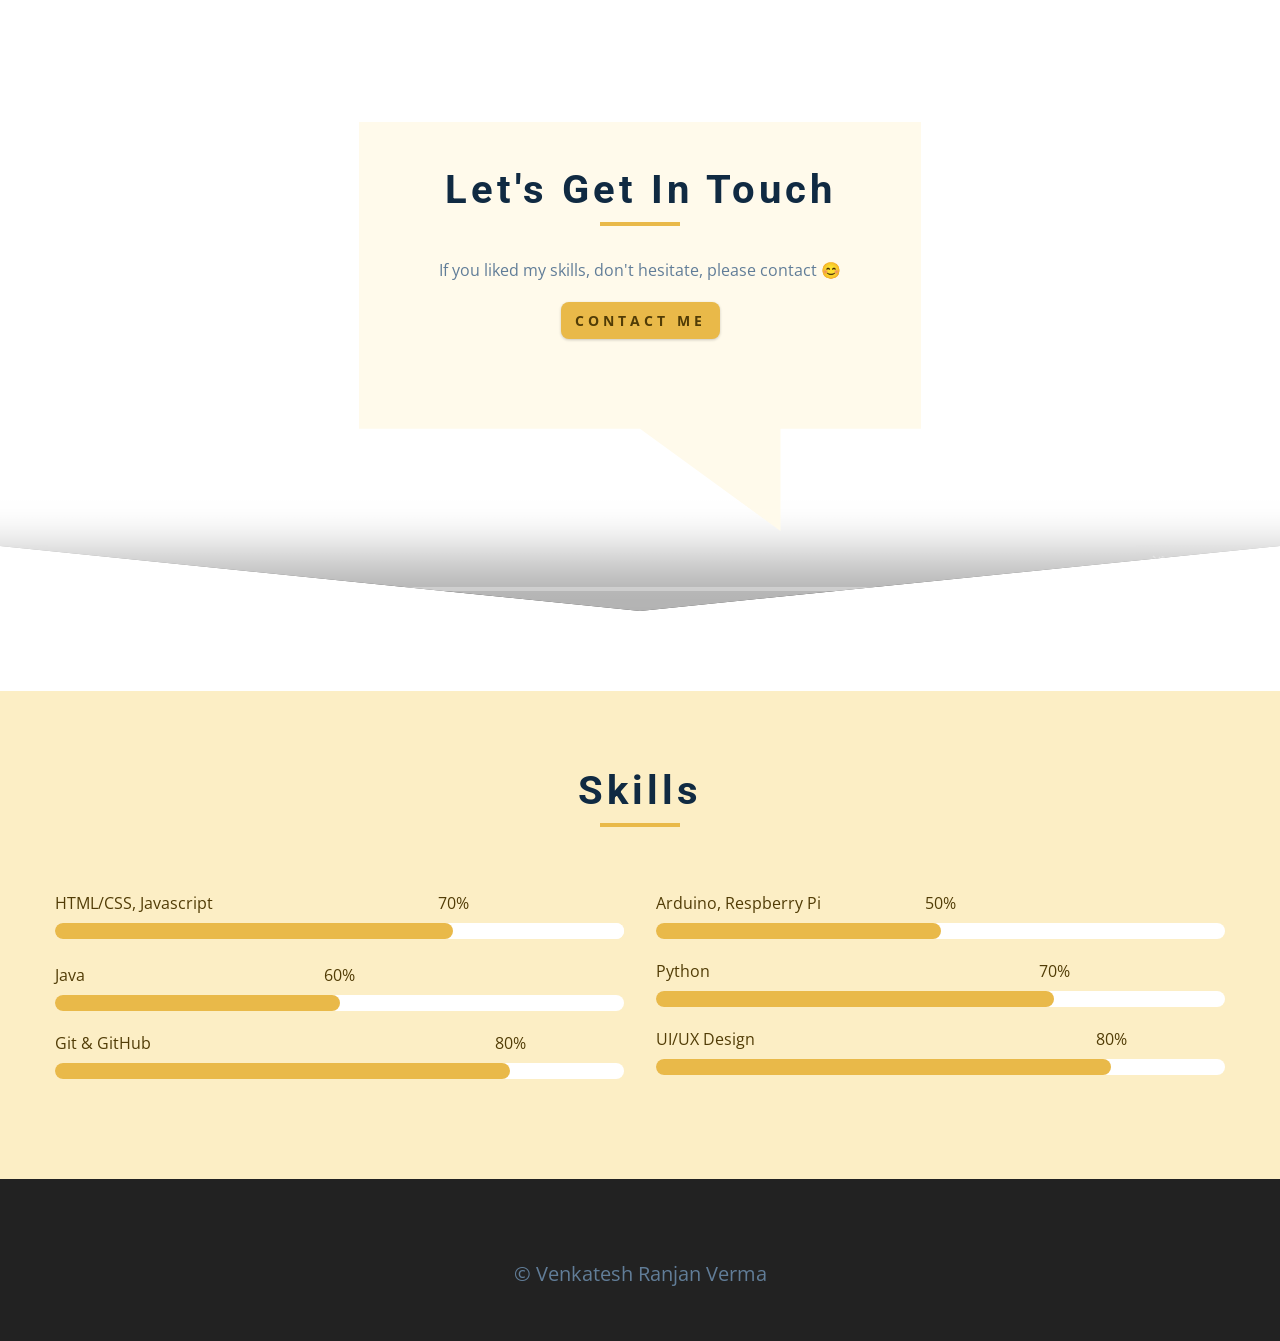
==== commit 88231715: "Update index.html added technical skills" ====
--- a/index.html
+++ b/index.html
@@ -176,6 +176,17 @@
             • I love to work in an environment that emphasizes teamwork.
             
           </p>
+
+          <p><strong>TECHNICAL SKILLS:</strong> <br><br>
+              <strong>Programming Skills:</strong> Data Structures, Java, Python, C, C#, SQL, PHP, OOPS<br>
+              <strong>Frameworks:</strong>  NodeJS, React Native<br>
+              <string>Tools:</string>  GitHub, Linux, VSCode, Visual Studio, Android Studio, Postman, Tableau, Figma<br>
+ 
+
+
+
+
+            </p>
           <!--<a href="about.html" class="btn">about me</a>-->
         </article>
       </div>
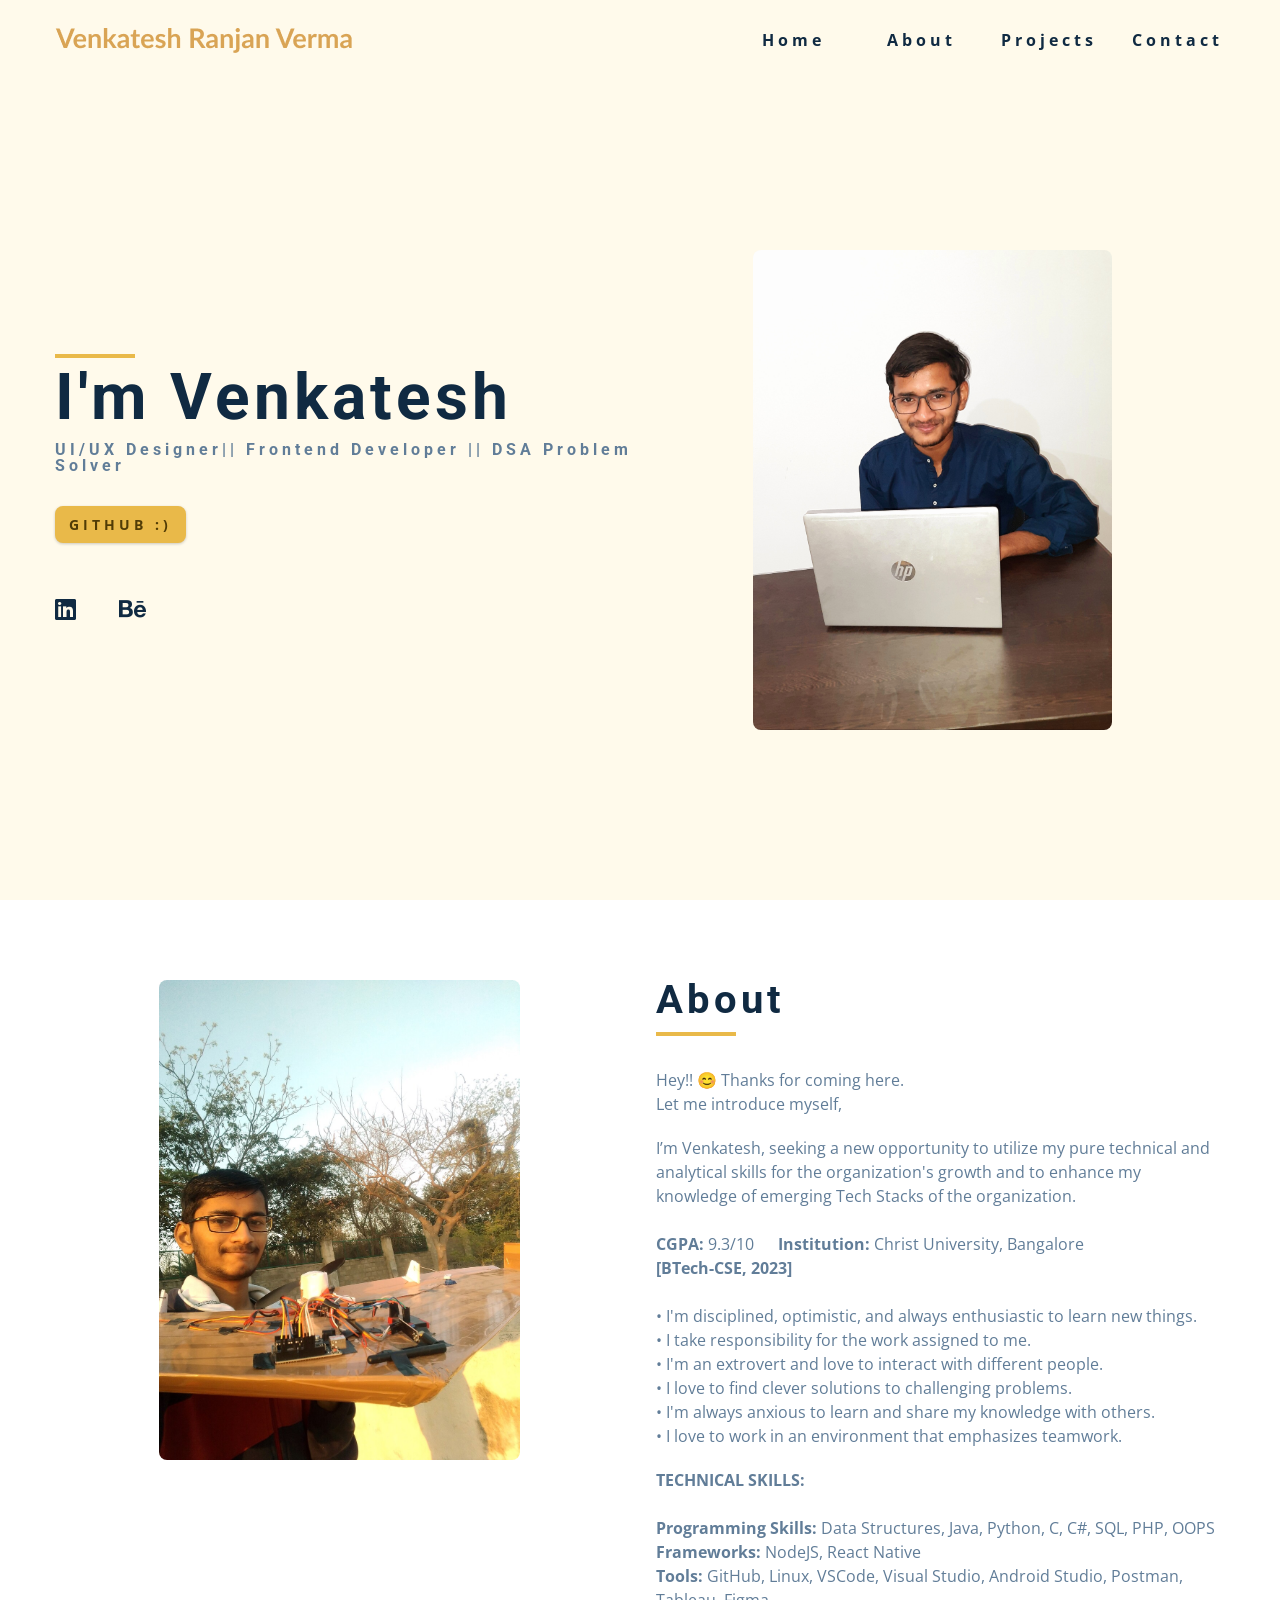
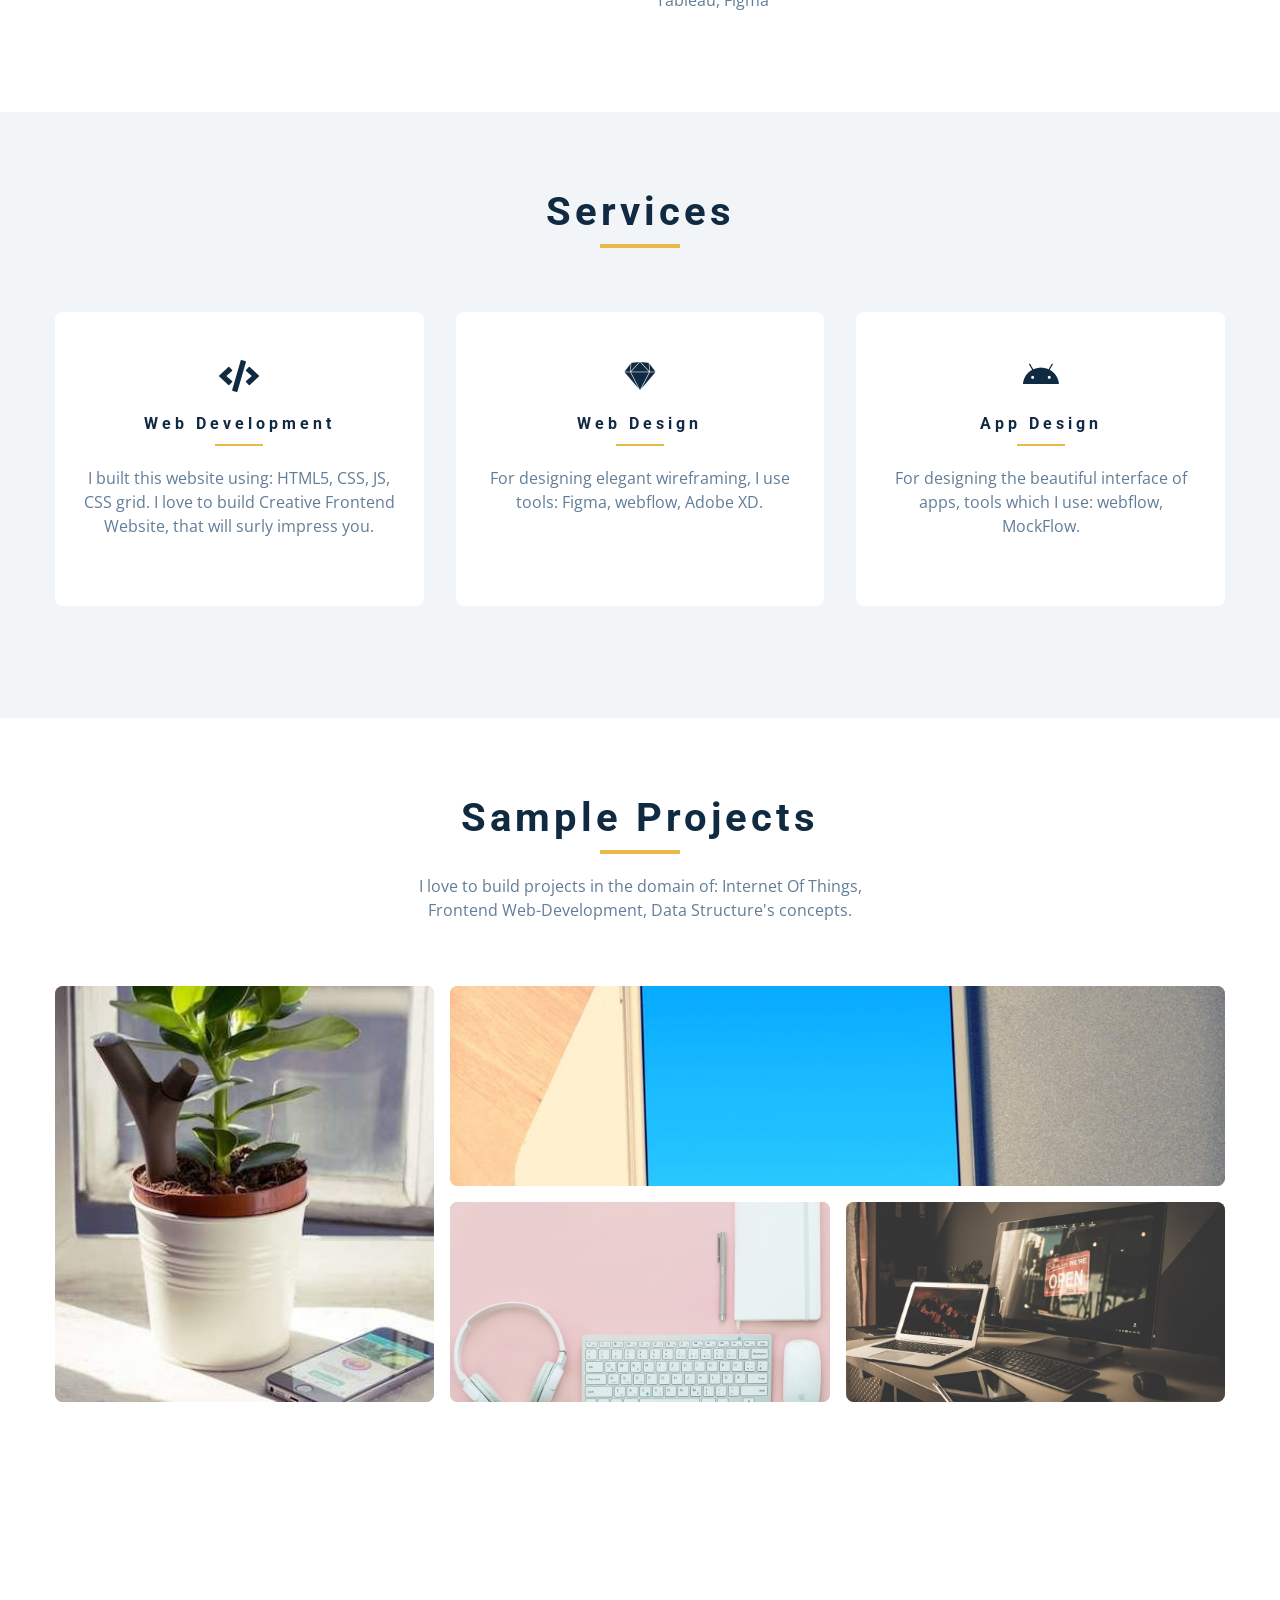
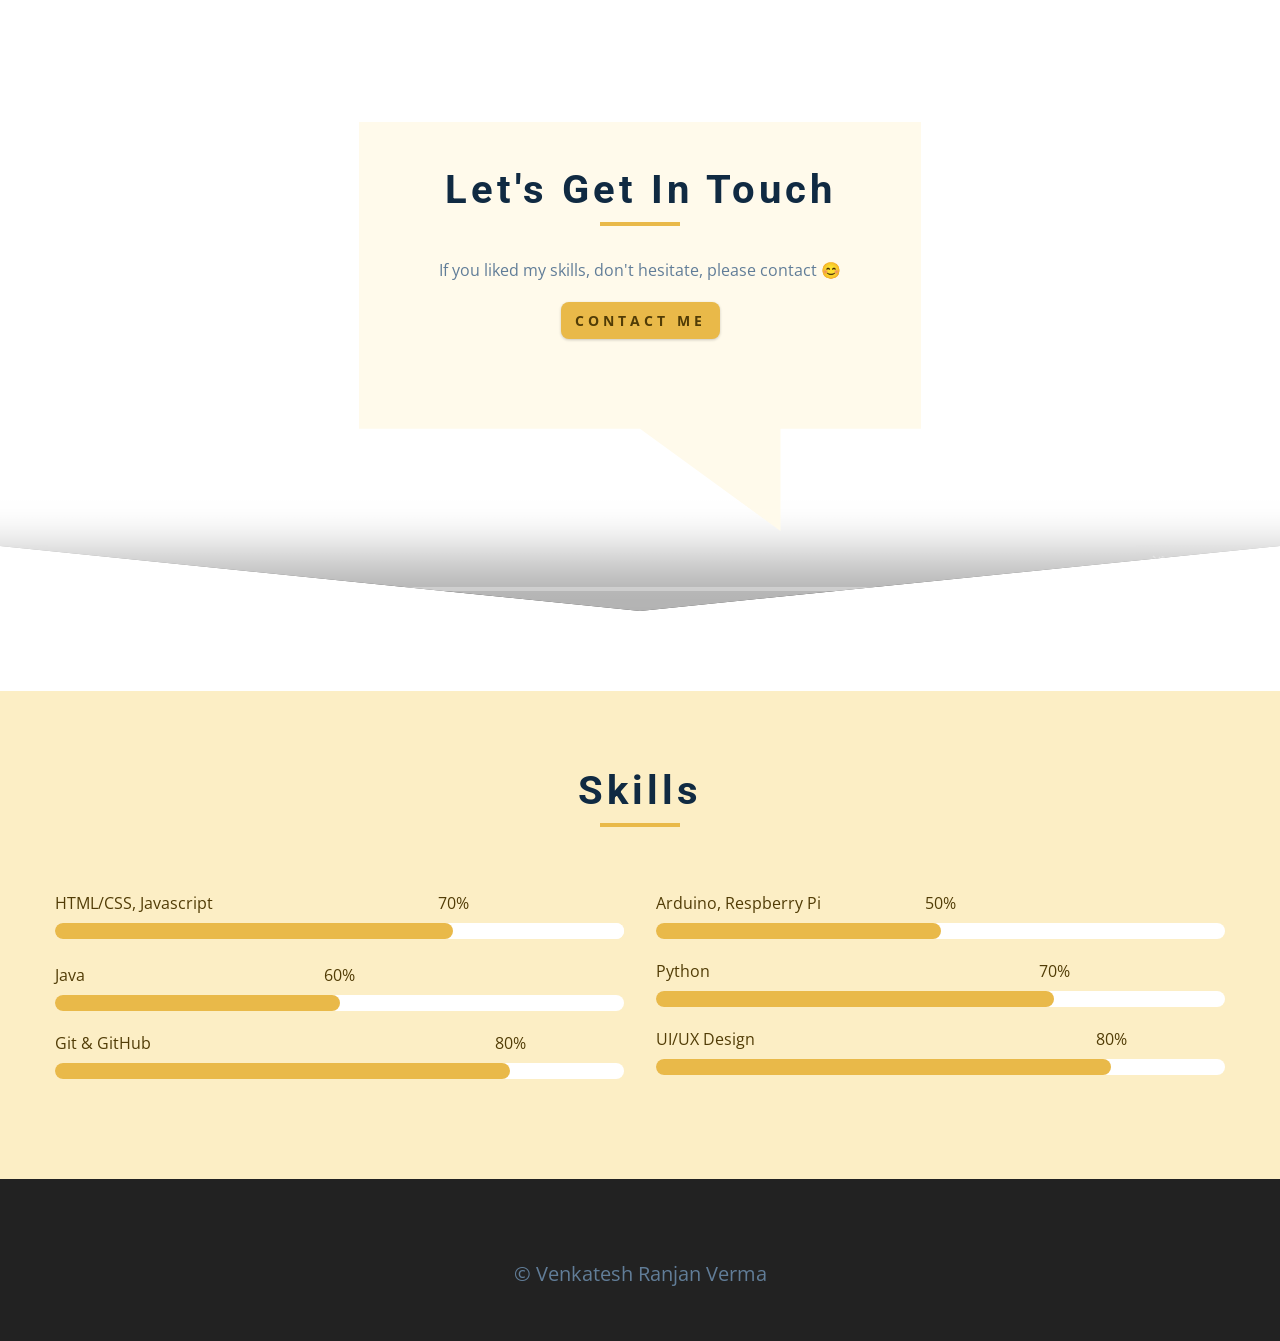
==== commit de99b16b: "Update index.html" ====
--- a/index.html
+++ b/index.html
@@ -180,7 +180,7 @@
           <p><strong>TECHNICAL SKILLS:</strong> <br><br>
               <strong>Programming Skills:</strong> Data Structures, Java, Python, C, C#, SQL, PHP, OOPS<br>
               <strong>Frameworks:</strong>  NodeJS, React Native<br>
-              <string>Tools:</string>  GitHub, Linux, VSCode, Visual Studio, Android Studio, Postman, Tableau, Figma<br>
+              <strong>Tools:</strong>  GitHub, Linux, VSCode, Visual Studio, Android Studio, Postman, Tableau, Figma<br>
  
 
 
--- a/css/styles.css
+++ b/css/styles.css
@@ -377,7 +377,7 @@
 
   .hero-img::before,
   .about-img::before {
-    content: "";
+/*     content: ""; */
     position: absolute;
     width: 100%;
     height: 100%;
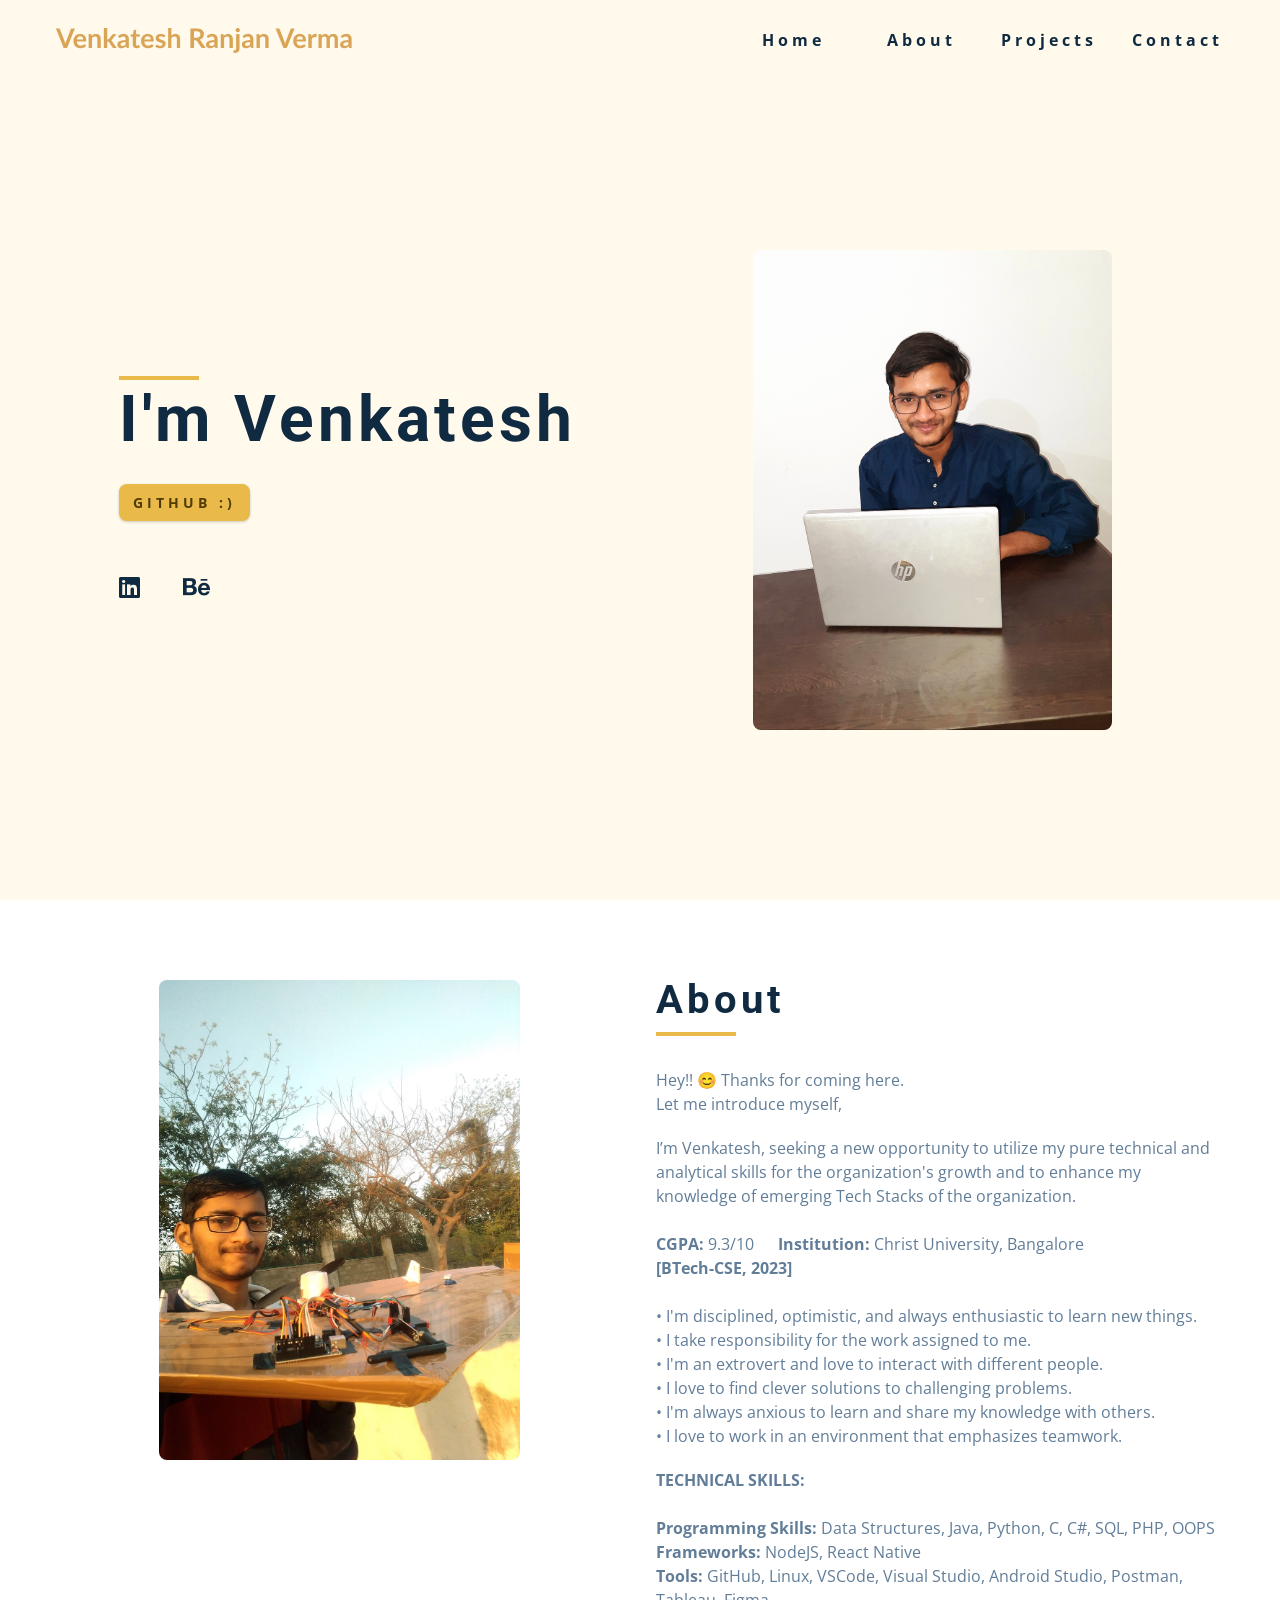
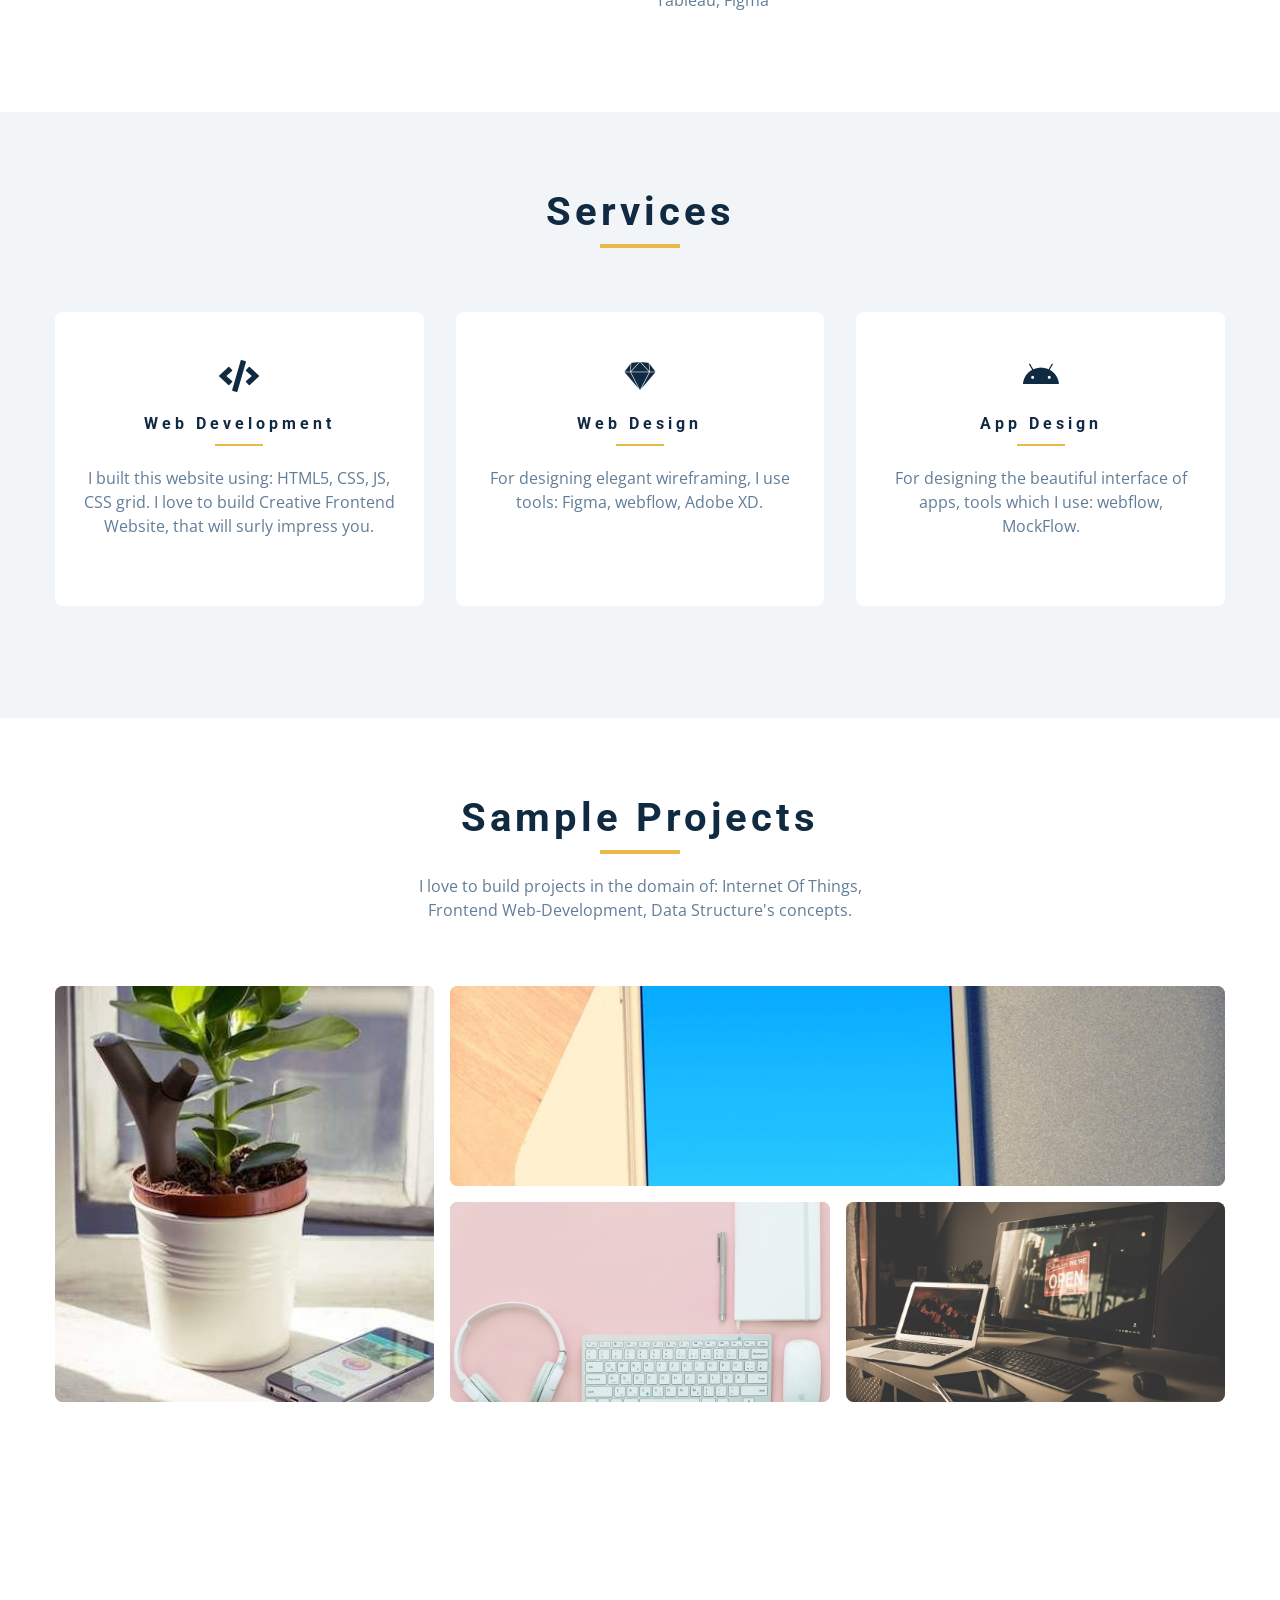
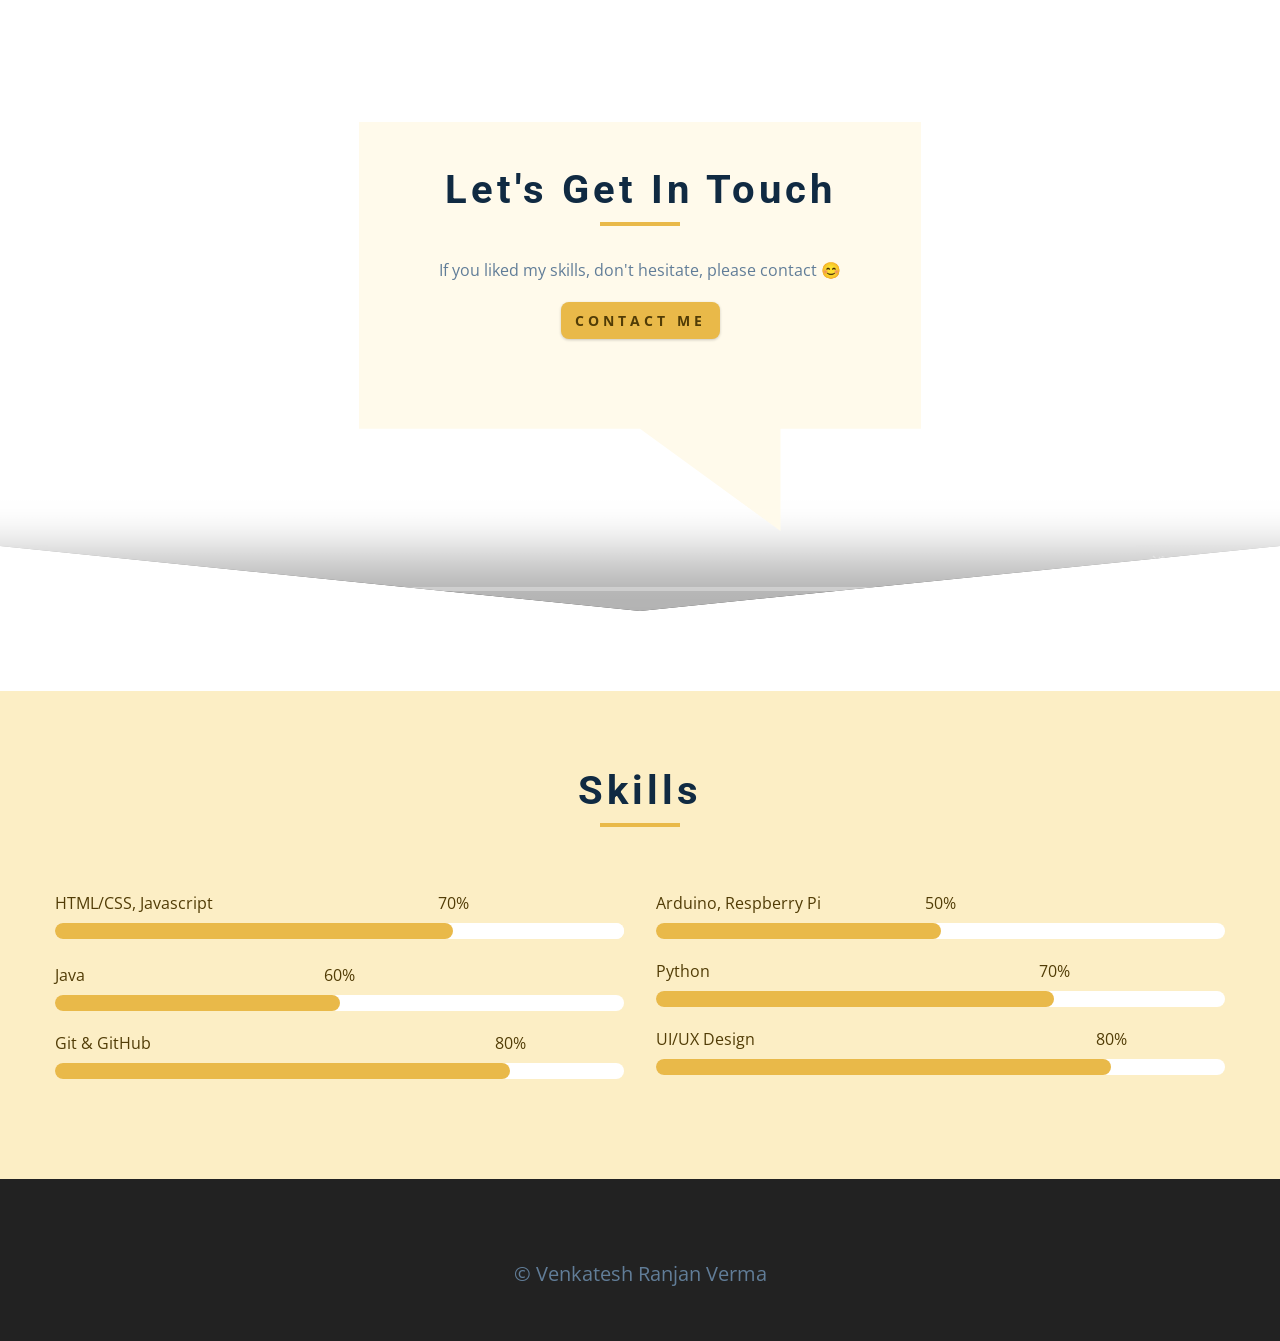
==== commit d77bddb2: "Update index.html removed UI UX designer title" ====
--- a/index.html
+++ b/index.html
@@ -104,7 +104,7 @@
         <article class="hero-info">
           <div class="underline"></div>
           <h1>i'm Venkatesh</h1>
-          <h4>UI/UX Designer|| Frontend Developer || DSA Problem Solver</h4>
+<!--           <h4>UI/UX Designer|| Frontend Developer || DSA Problem Solver</h4> -->
           <a href="https://github.com/VenkateshRanjanVerma" target="_blank" class="btn hero-btn">github :)</a>
           <!-- social icons -->
           <ul class="social-icons hero-icons">
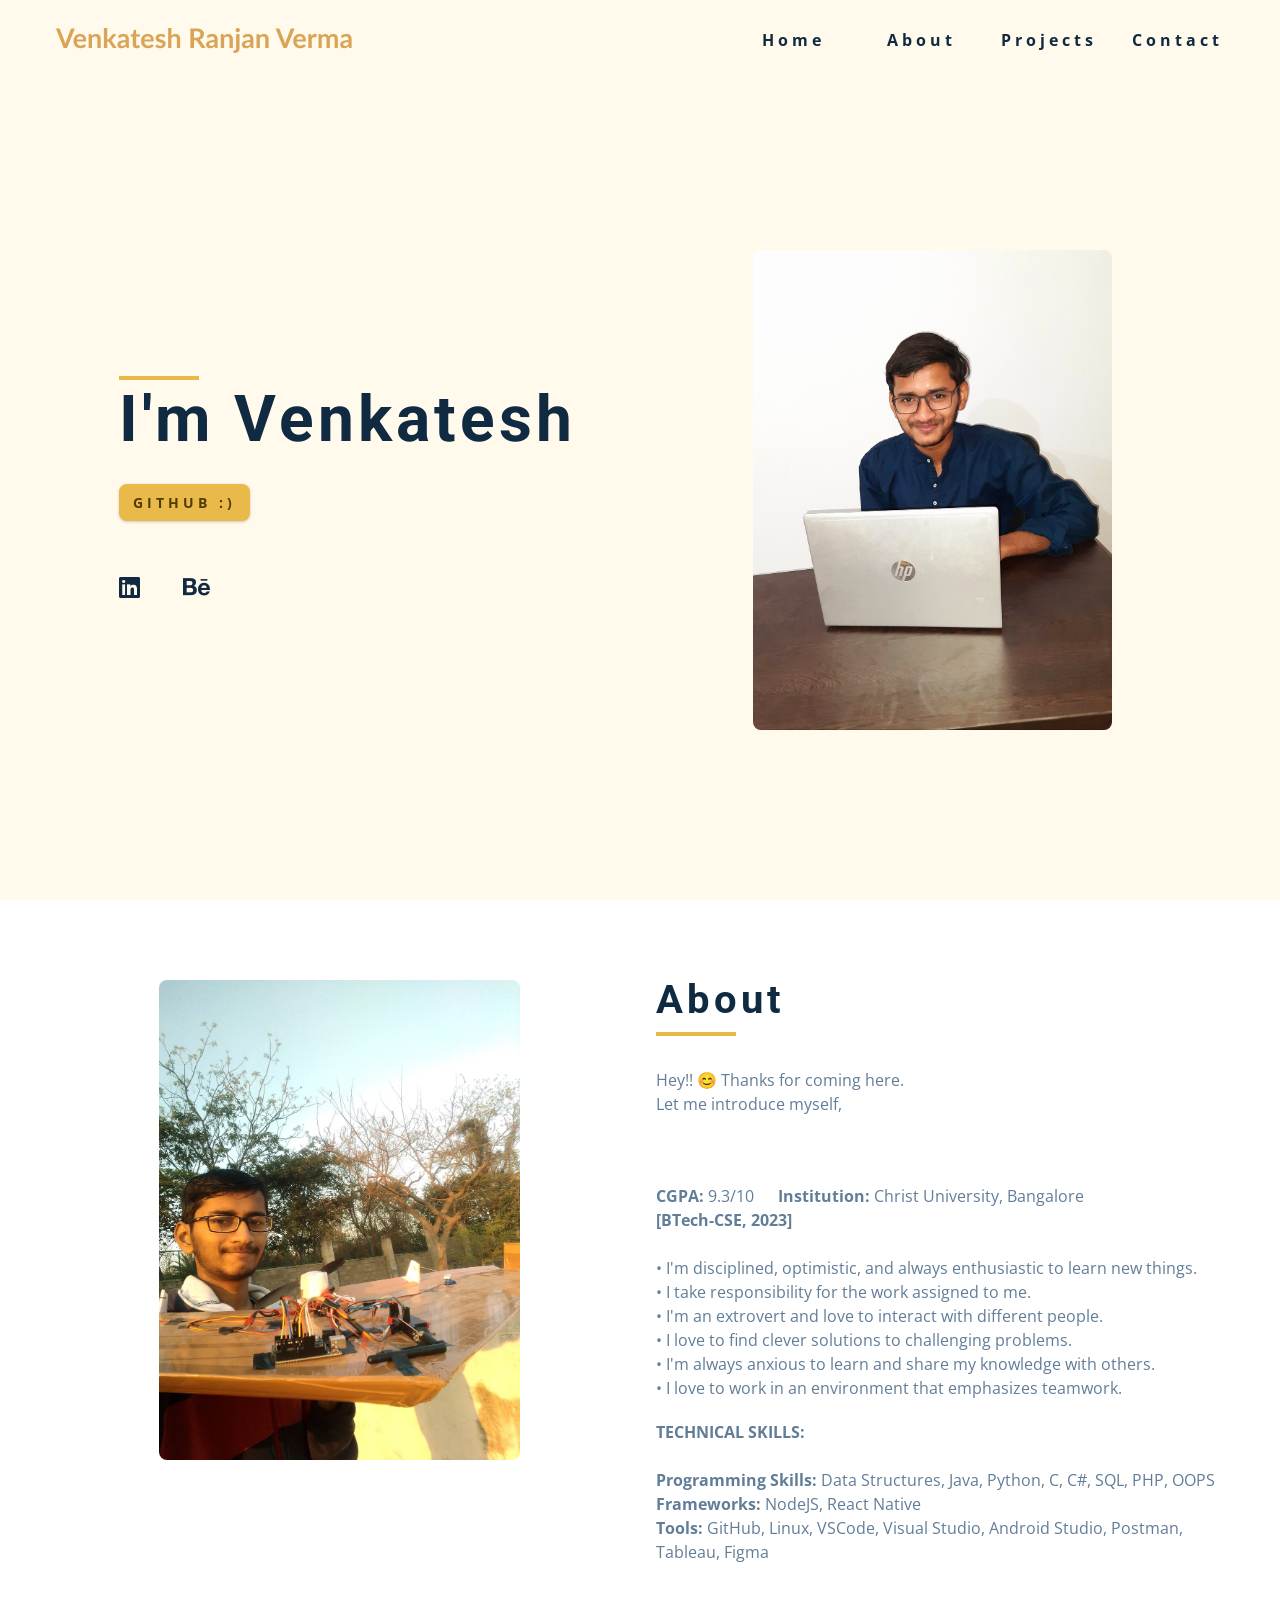
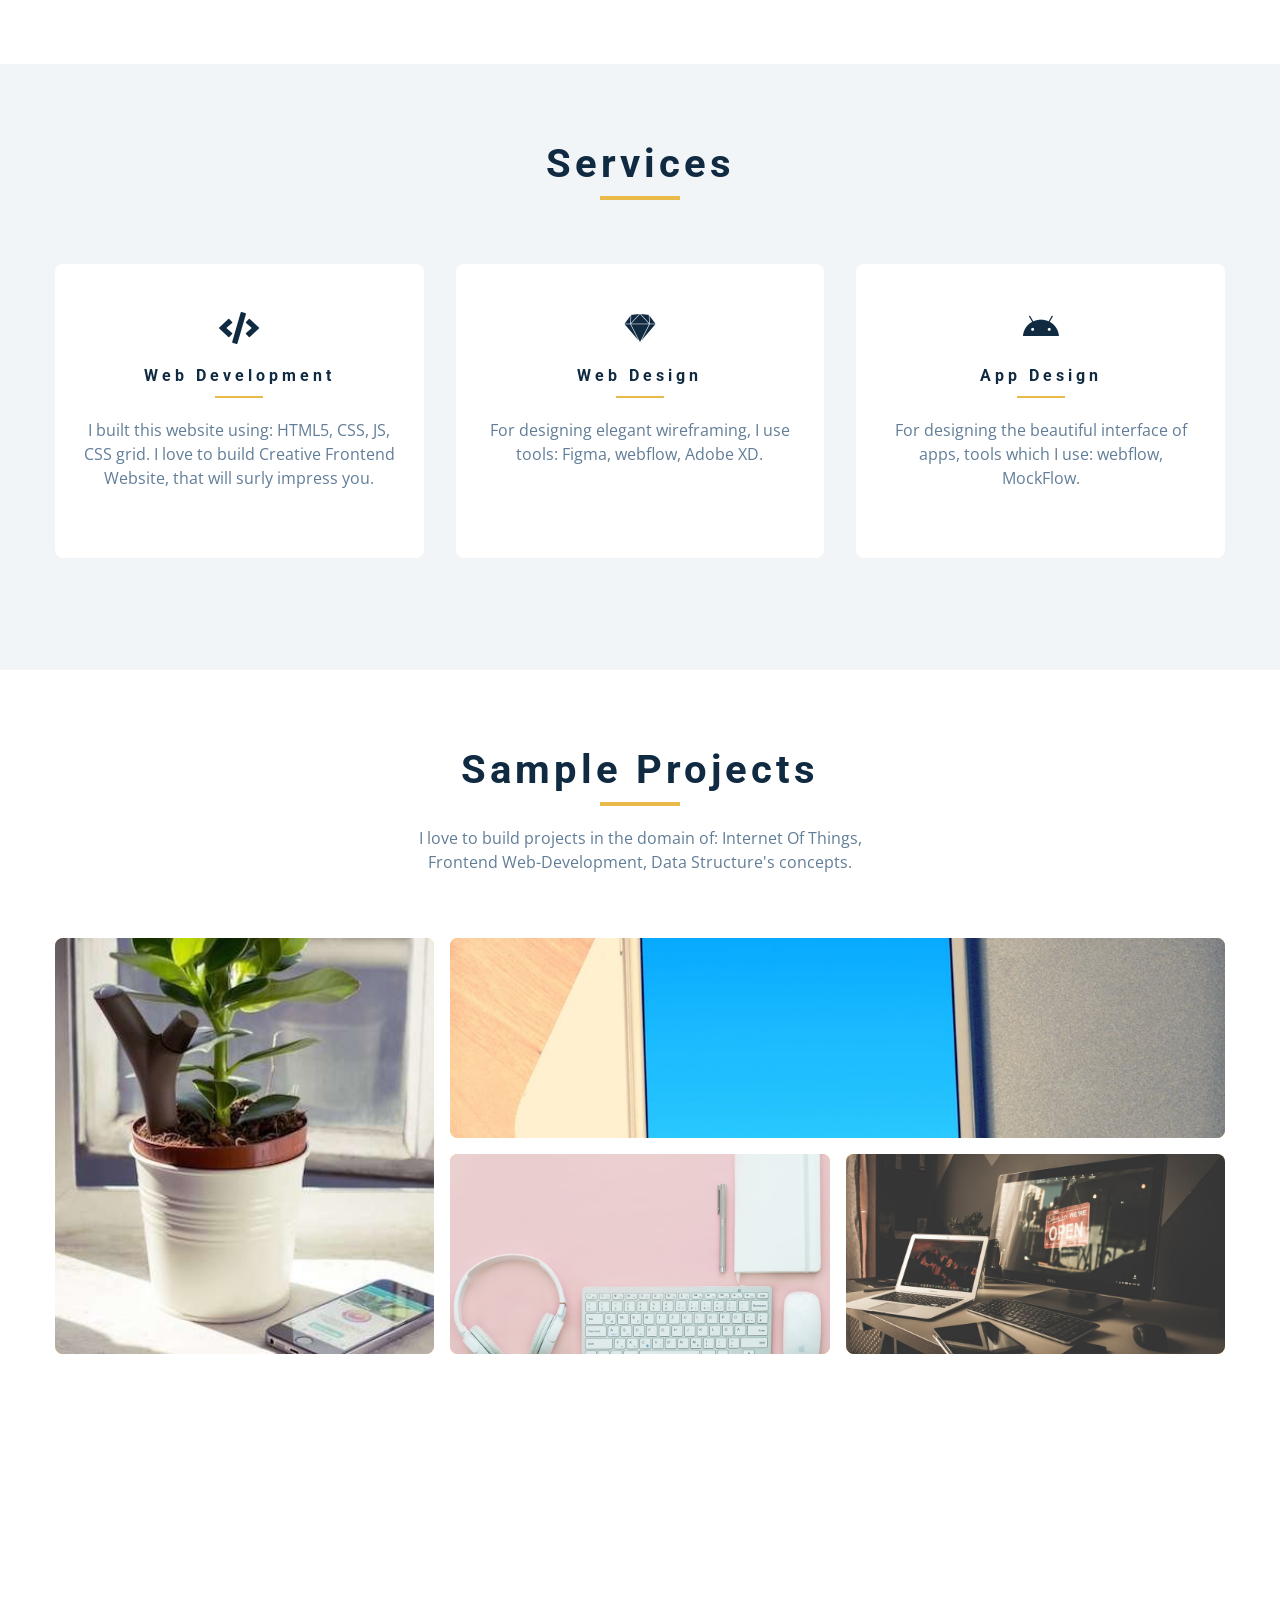
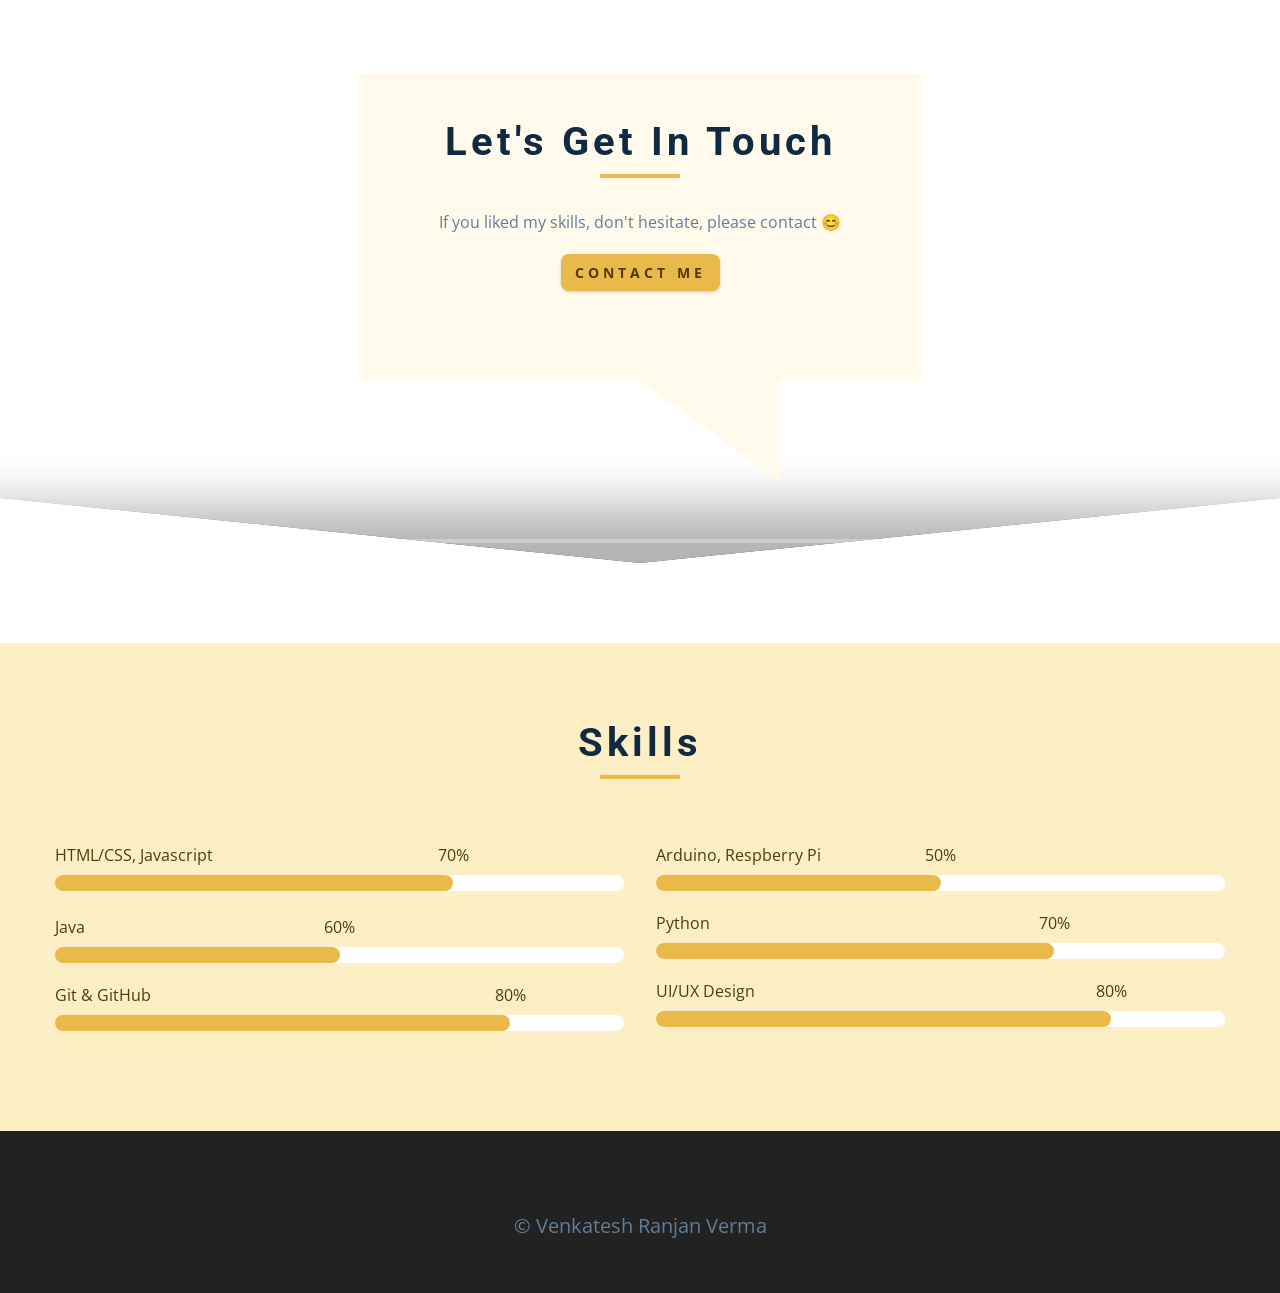
==== commit 649c8e35: "Update index.html" ====
--- a/index.html
+++ b/index.html
@@ -165,9 +165,10 @@
             Hey!! 😊  Thanks for coming here.<br>Let me introduce myself,
           </p>
           <p>
-             I’m Venkatesh, seeking a new opportunity to utilize my pure technical and
+<!--              I’m Venkatesh, seeking a new opportunity to utilize my pure technical and
 analytical skills for the organization's growth and to enhance my knowledge
-of emerging Tech Stacks of the organization. &nbsp &nbsp &nbsp &nbsp <strong><br><br>CGPA:</strong> 9.3/10  &nbsp &nbsp&nbsp <strong>Institution:</strong> Christ University, Bangalore<strong> <br>[BTech-CSE, 2023]</strong> <br>
+of emerging Tech Stacks of the organization. &nbsp &nbsp &nbsp &nbsp -->
+ <strong><br><br>CGPA:</strong> 9.3/10  &nbsp &nbsp&nbsp <strong>Institution:</strong> Christ University, Bangalore<strong> <br>[BTech-CSE, 2023]</strong> <br>
         <br>    • I'm disciplined, optimistic, and always enthusiastic to learn new things.<br>
             • I take responsibility for the work assigned to me.<br>
             • I'm an extrovert and love to interact with different people.<br>
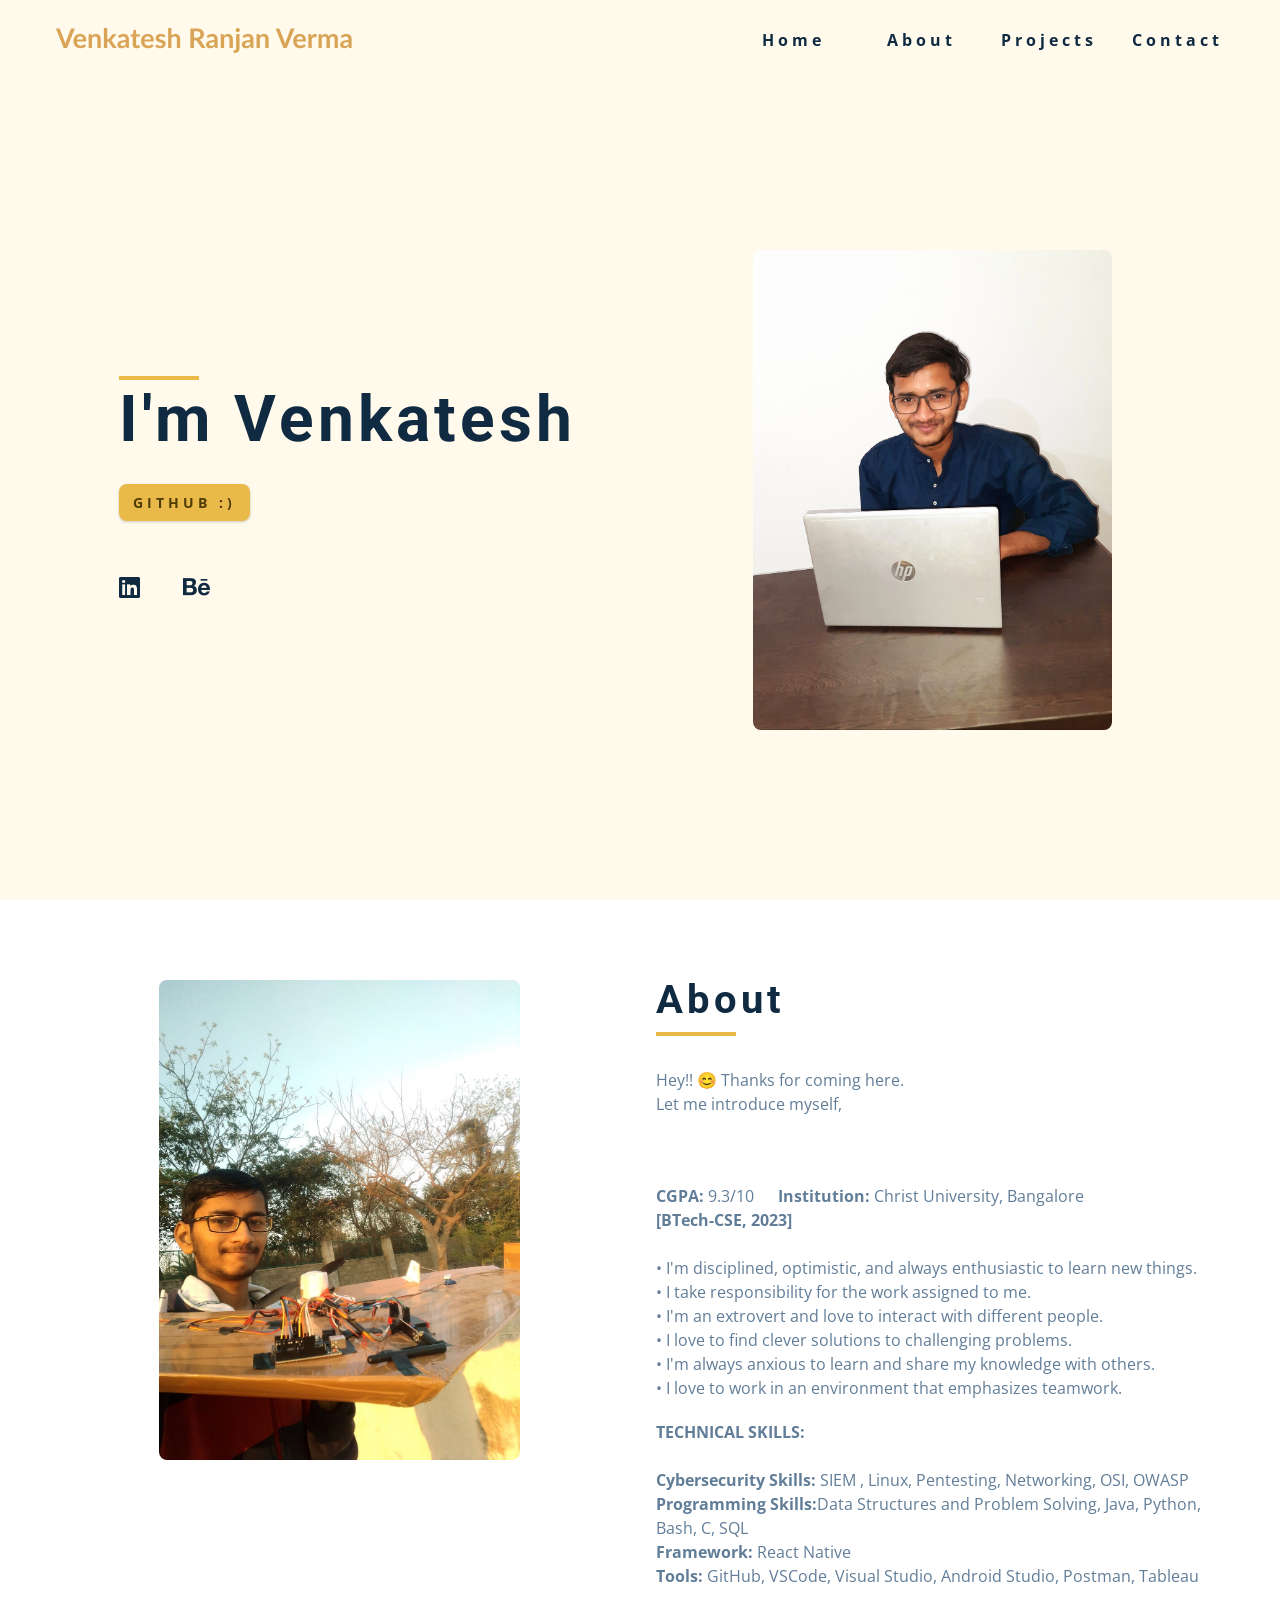
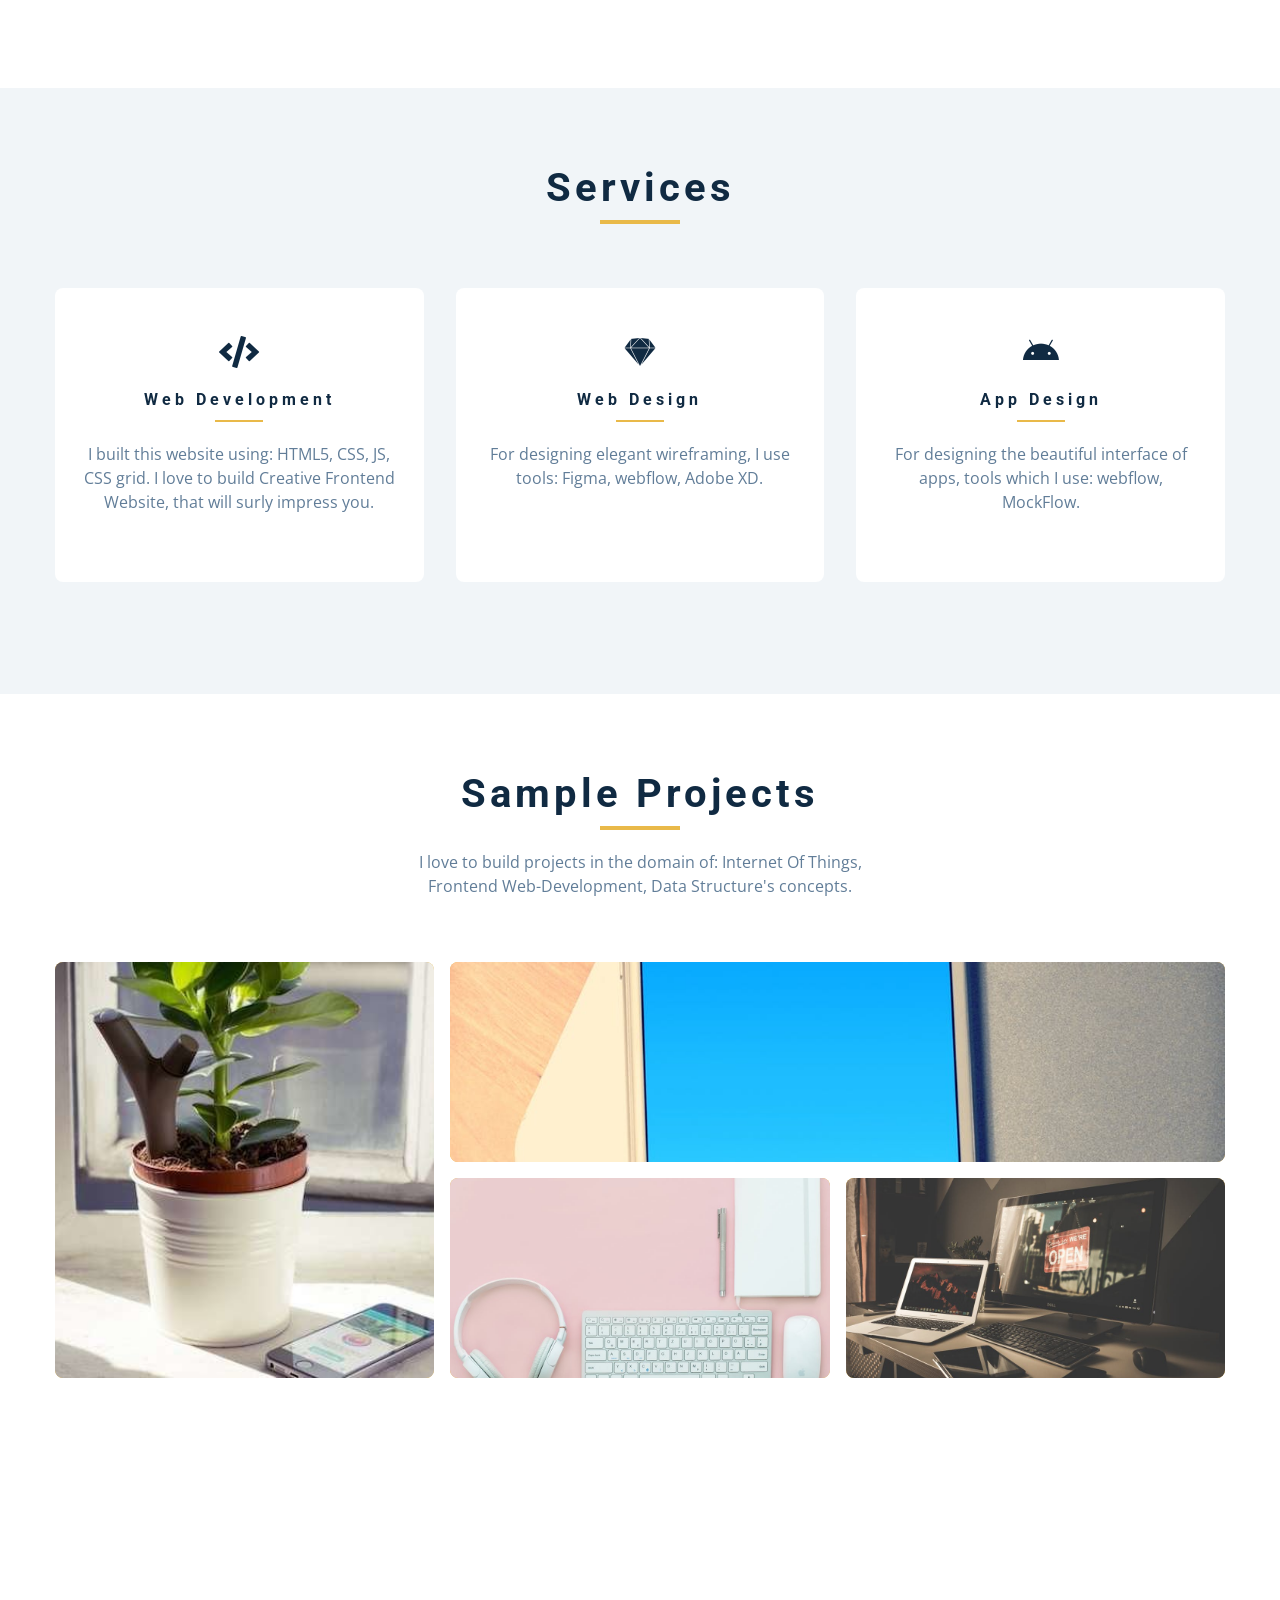
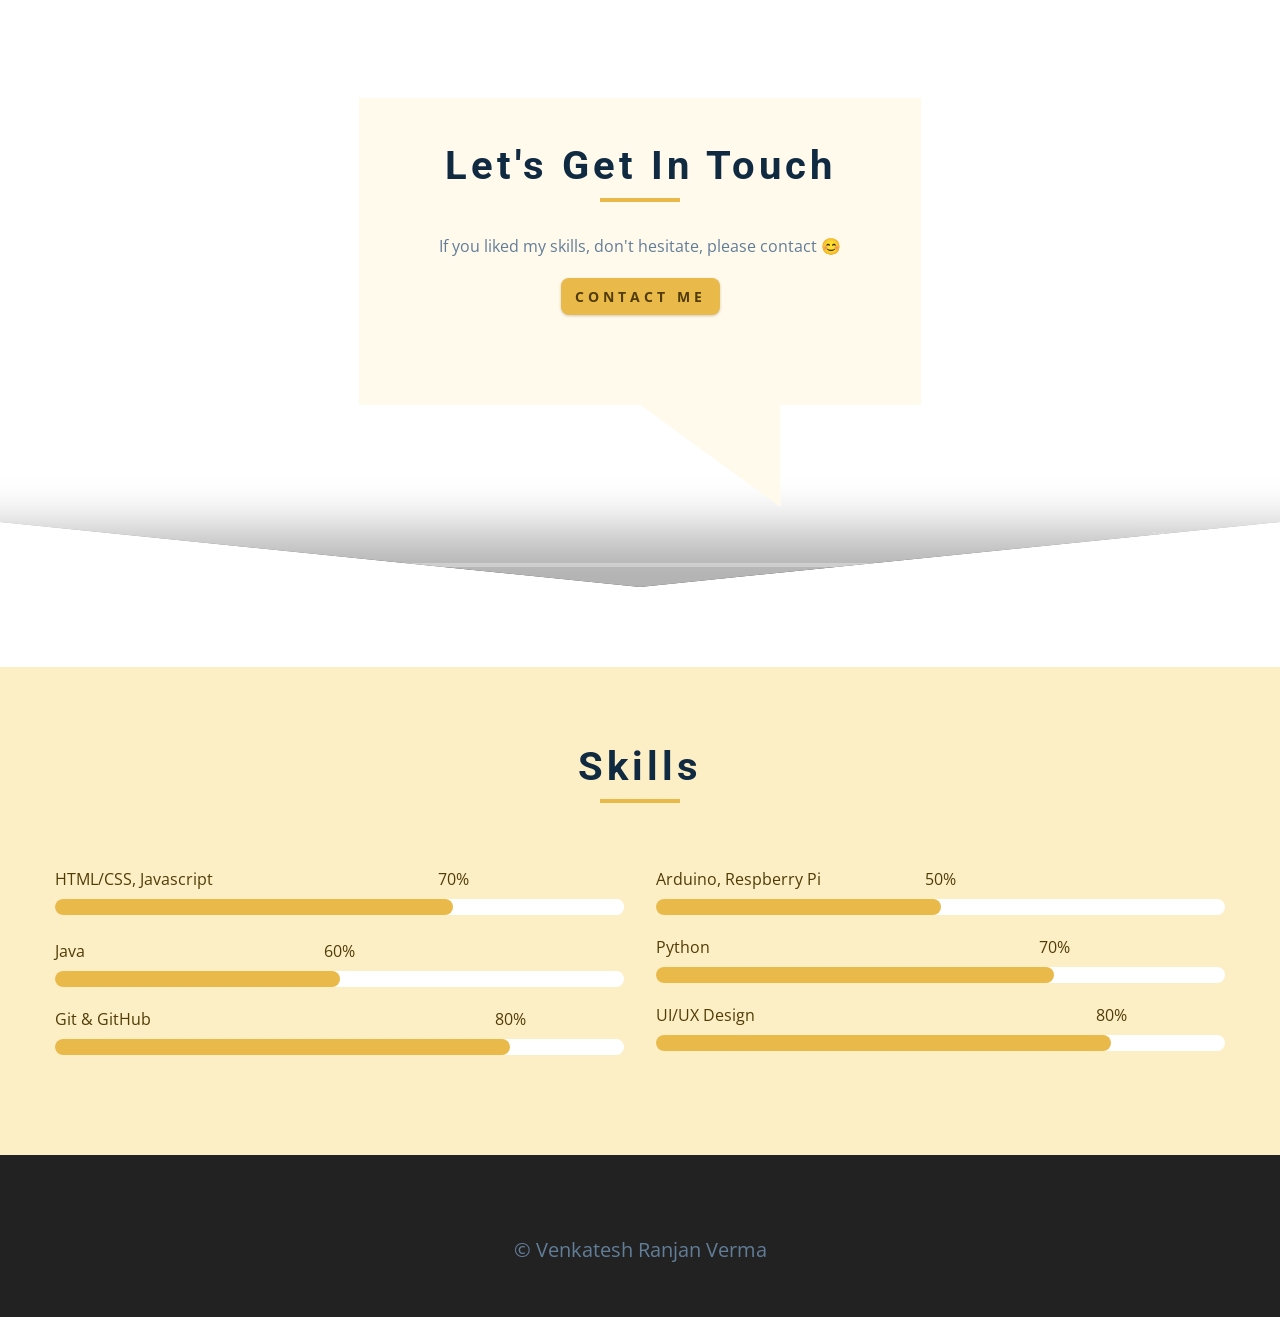
==== commit a03f2862: "Update index.html" ====
--- a/index.html
+++ b/index.html
@@ -179,11 +179,14 @@
           </p>
 
           <p><strong>TECHNICAL SKILLS:</strong> <br><br>
-              <strong>Programming Skills:</strong> Data Structures, Java, Python, C, C#, SQL, PHP, OOPS<br>
-              <strong>Frameworks:</strong>  NodeJS, React Native<br>
-              <strong>Tools:</strong>  GitHub, Linux, VSCode, Visual Studio, Android Studio, Postman, Tableau, Figma<br>
+              <strong>Cybersecurity Skills:</strong> SIEM , Linux, Pentesting, Networking, OSI, OWASP<br>
+              <strong>Programming Skills:</strong>Data Structures and Problem Solving, Java, Python, Bash, C, SQL<br>
+              <strong>Framework:</strong>  React Native<br>
+               <strong>Tools:</strong> GitHub, VSCode, Visual Studio, Android Studio, Postman, Tableau<br>
  
 
+ 
+ 
 
 
 
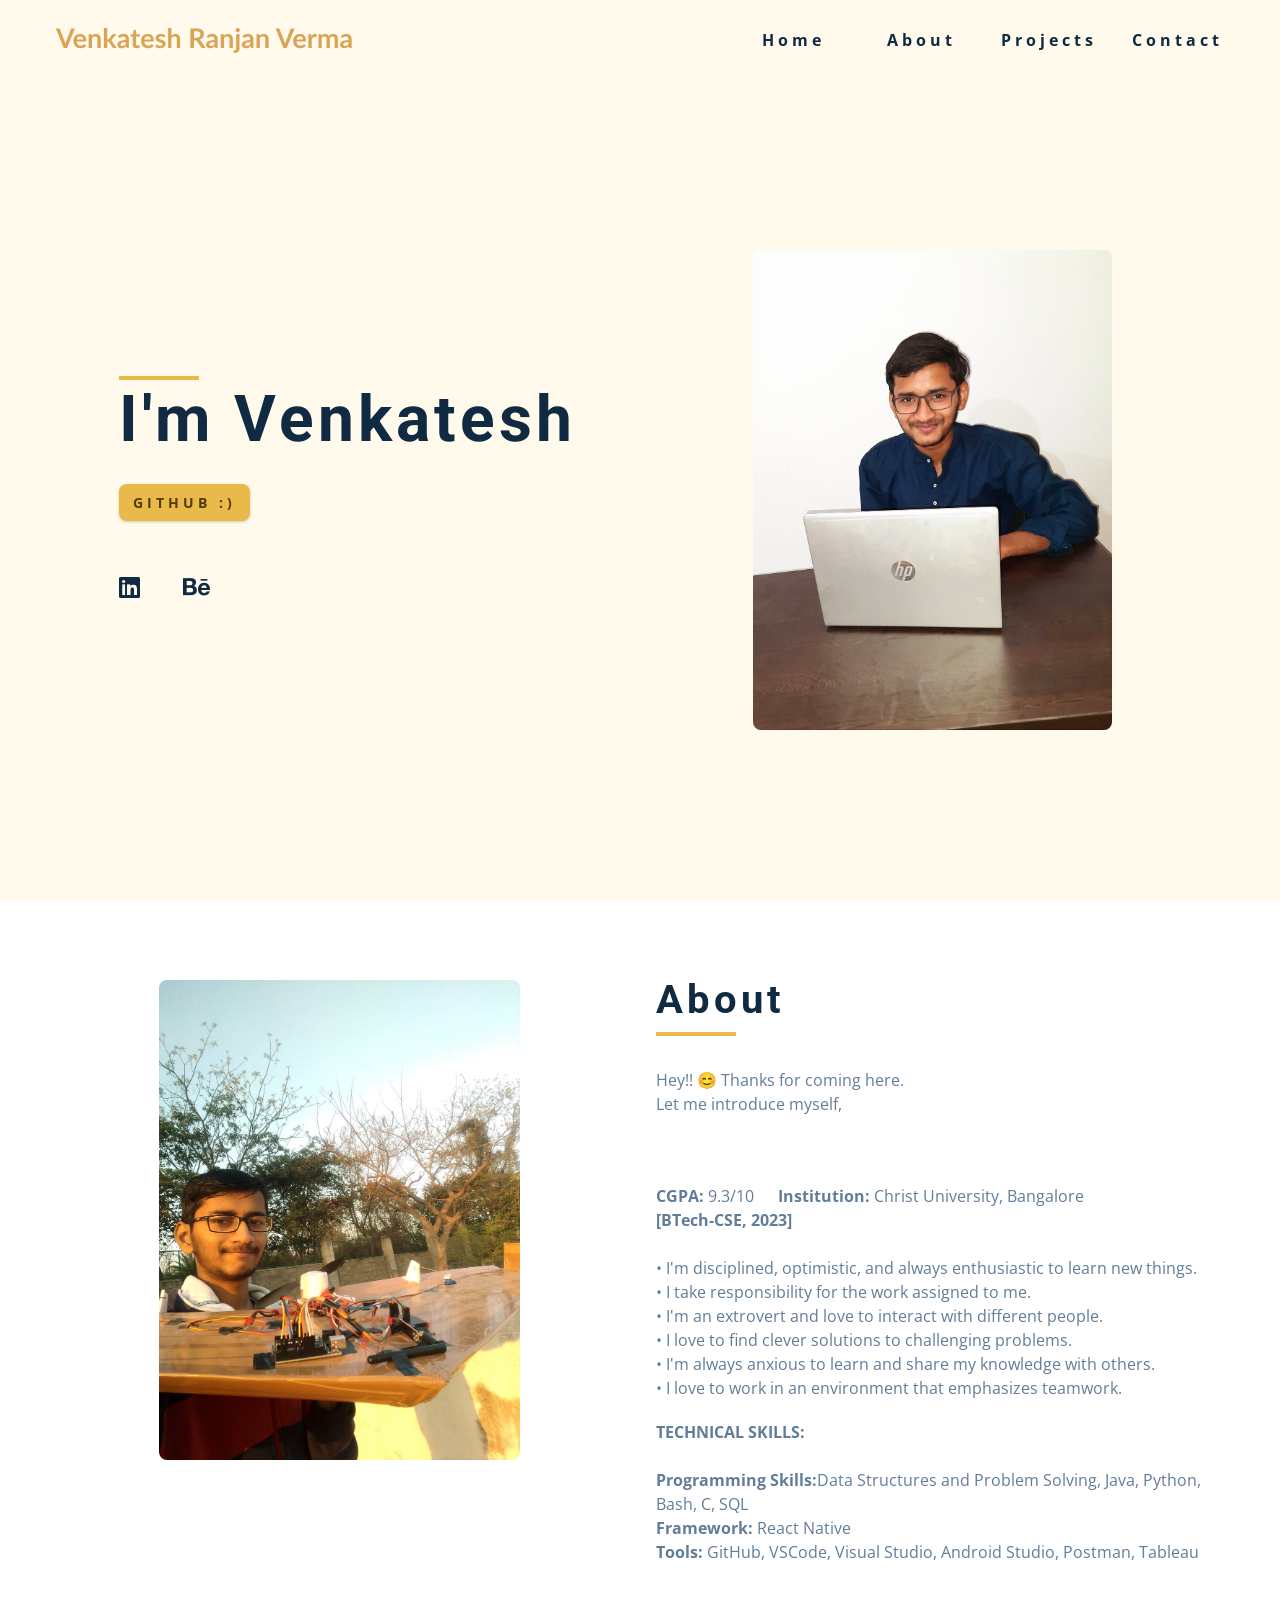
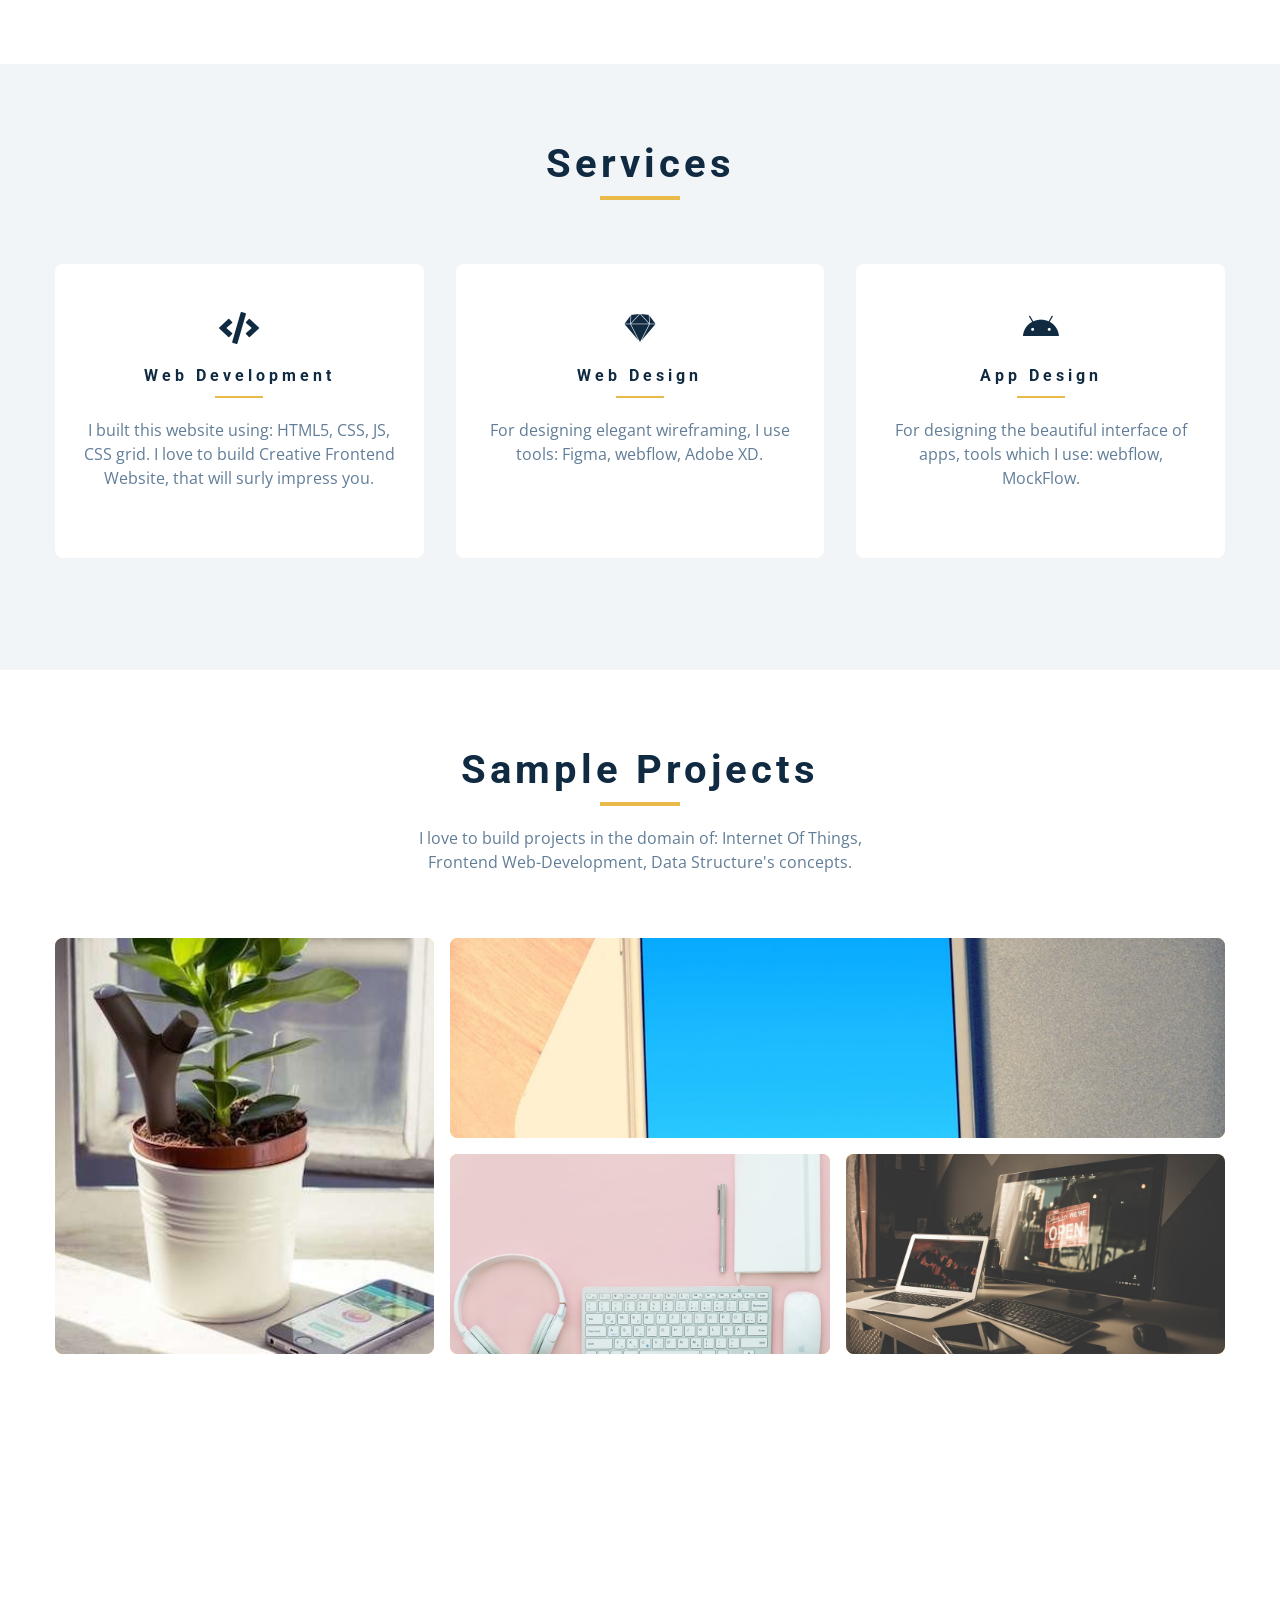
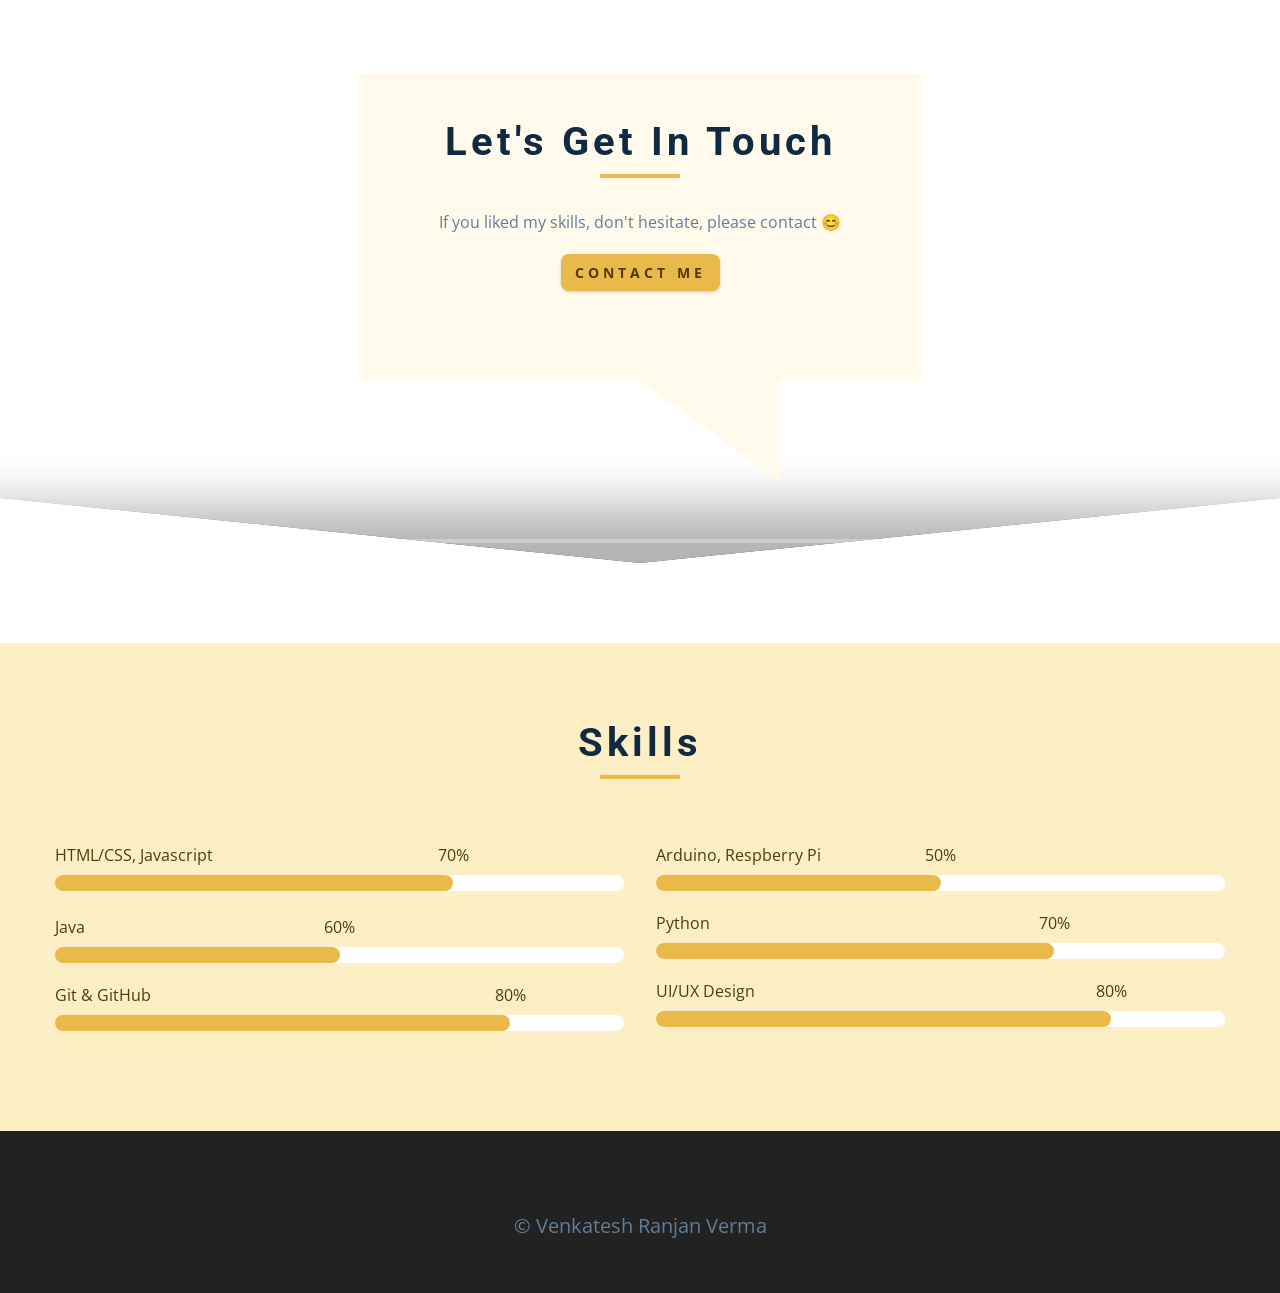
==== commit 66929912: "Update index.html removed cybersecurity skills" ====
--- a/index.html
+++ b/index.html
@@ -179,7 +179,7 @@
           </p>
 
           <p><strong>TECHNICAL SKILLS:</strong> <br><br>
-              <strong>Cybersecurity Skills:</strong> SIEM , Linux, Pentesting, Networking, OSI, OWASP<br>
+             
               <strong>Programming Skills:</strong>Data Structures and Problem Solving, Java, Python, Bash, C, SQL<br>
               <strong>Framework:</strong>  React Native<br>
                <strong>Tools:</strong> GitHub, VSCode, Visual Studio, Android Studio, Postman, Tableau<br>
